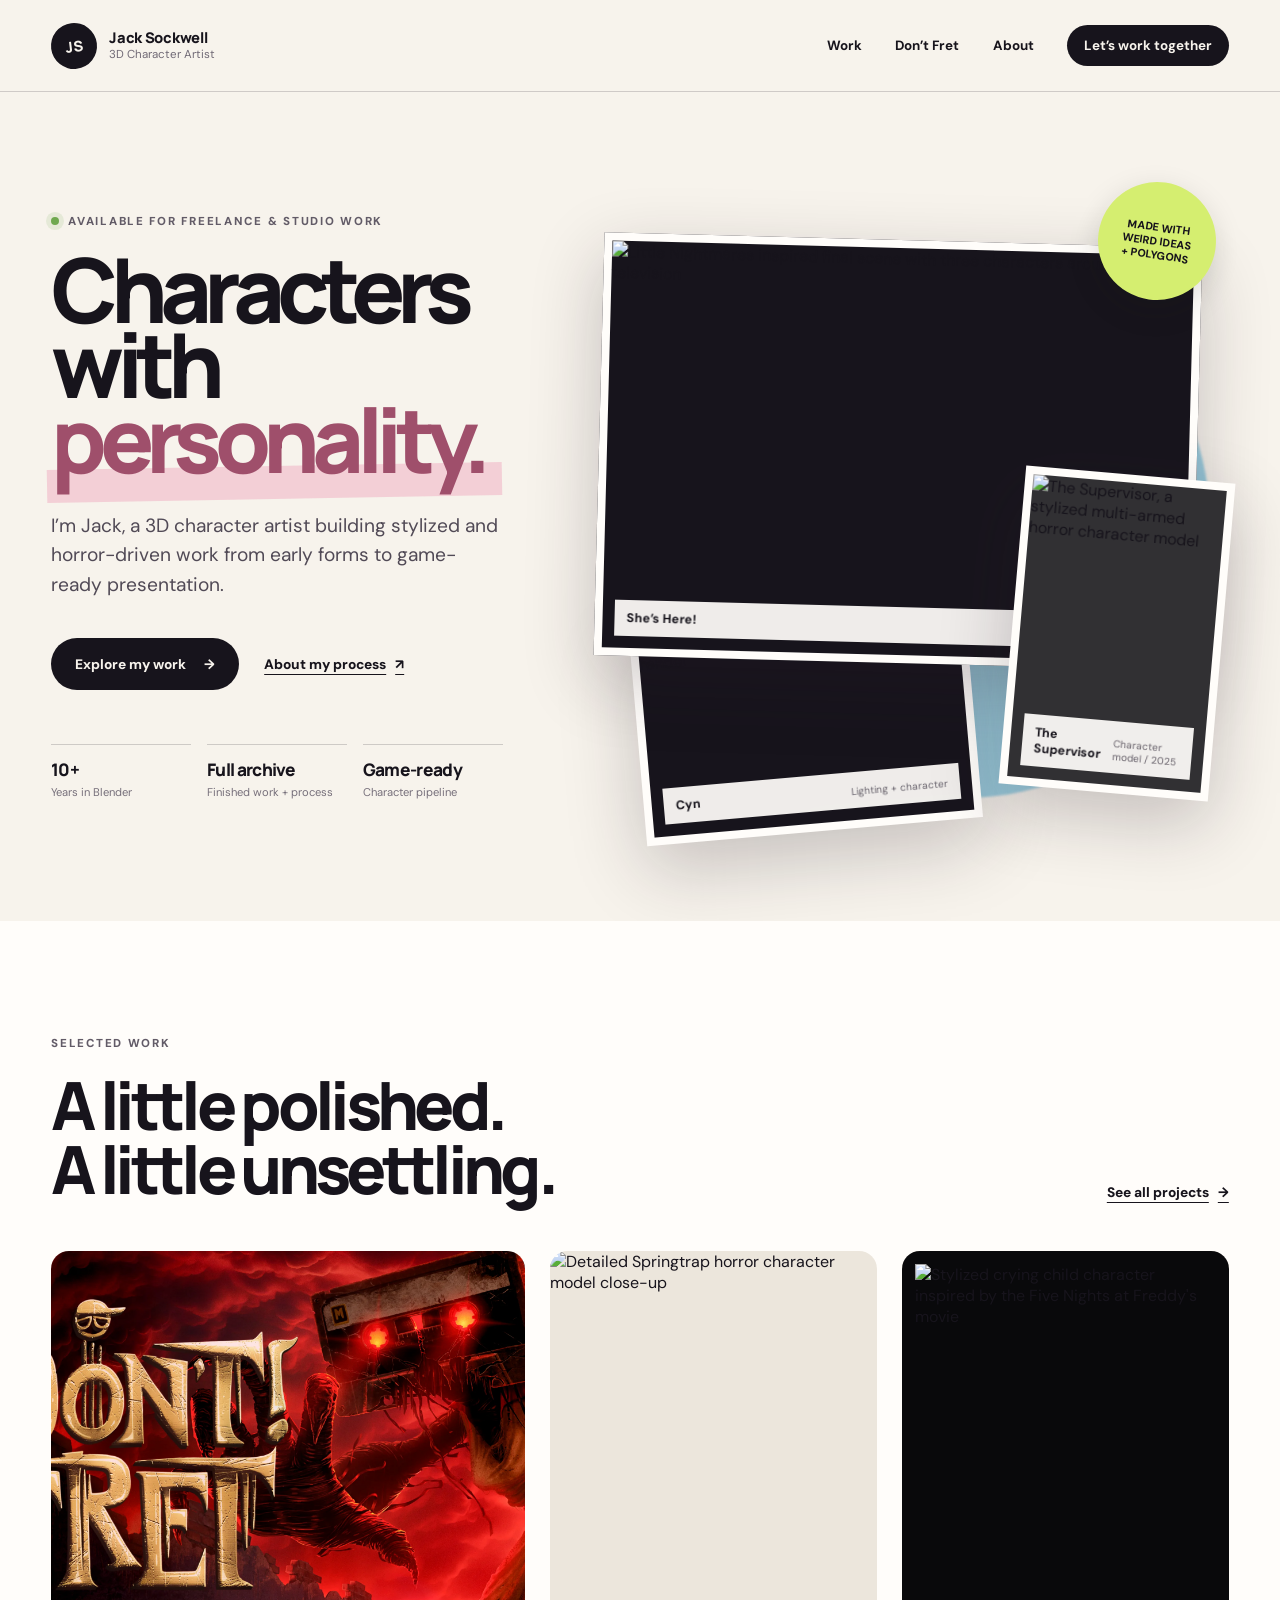
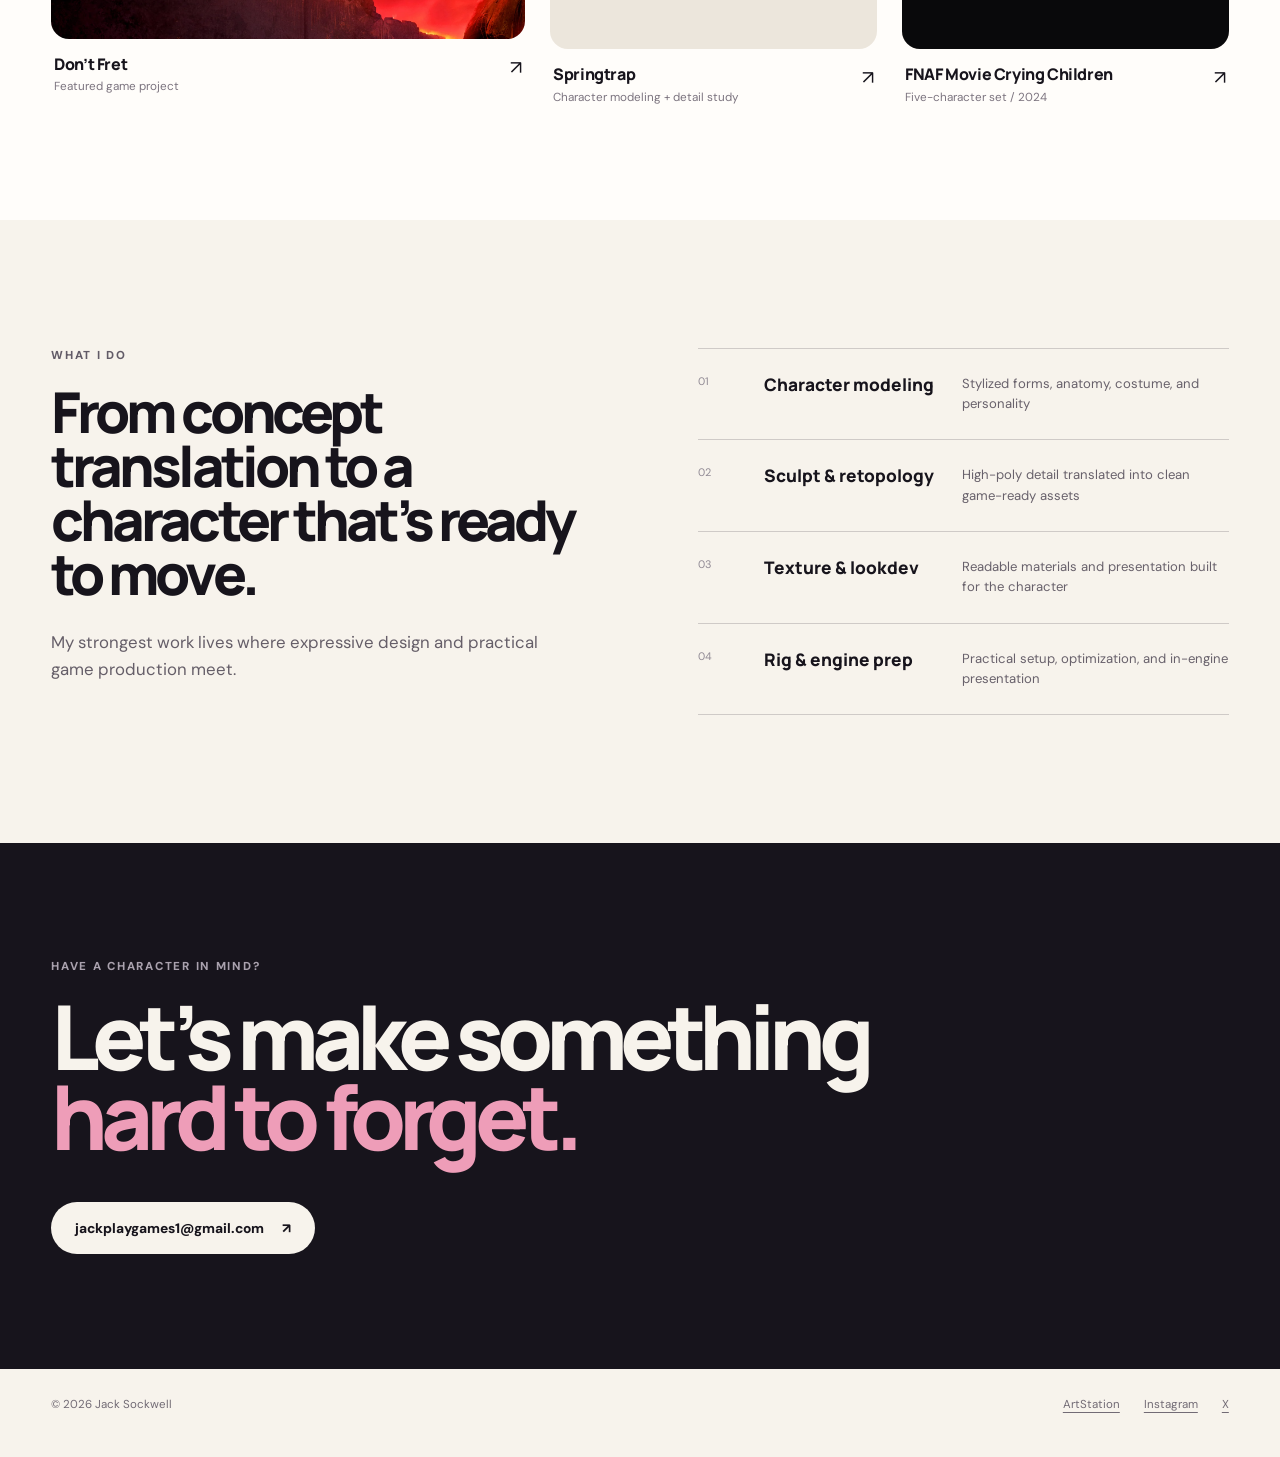
==== index.html @ 30c20655 "Modernize portfolio website" ====
<!DOCTYPE html>
<html lang="en">
<head>
  <meta charset="UTF-8" />
  <meta name="viewport" content="width=device-width, initial-scale=1.0" />
  <title>Jack Sockwell — 3D Character Artist</title>
  <meta name="description" content="Portfolio of Jack Sockwell, a 3D character artist specializing in stylized and horror-driven game art." />
  <meta name="theme-color" content="#15131a" />
  <meta property="og:title" content="Jack Sockwell — 3D Character Artist" />
  <meta property="og:description" content="Stylized and horror-driven character art, built for games." />
  <meta property="og:type" content="website" />
  <meta property="og:url" content="https://jacksockwell.com/" />
  <meta property="og:image" content="https://jacksockwell.com/lnFINAL.png" />
  <meta name="twitter:card" content="summary_large_image" />
  <link rel="canonical" href="https://jacksockwell.com/" />
  <link rel="icon" href="favicon.svg" type="image/svg+xml" />
  <link rel="stylesheet" href="site-v2.css?v=20260823-home1" />
</head>
<body class="v2-site v2-home">
  <a class="skip-link" href="#main-content">Skip to content</a>

  <header class="site-header">
    <a class="site-brand" href="index.html" aria-label="Jack Sockwell, home">
      <span class="brand-mark" aria-hidden="true">JS</span>
      <span class="brand-copy">
        <strong>Jack Sockwell</strong>
        <span>3D Character Artist</span>
      </span>
    </a>

    <nav class="site-nav" aria-label="Primary navigation">
      <a href="portfolio.html">Work</a>
      <a href="dont-fret.html">Don&rsquo;t Fret</a>
      <a href="about.html">About</a>
      <a class="nav-cta" href="about.html#contact-panel">Let&rsquo;s work together</a>
    </nav>
  </header>

  <main id="main-content">
    <section class="home-hero" aria-labelledby="home-title">
      <div class="hero-copy">
        <p class="eyebrow"><span class="status-dot" aria-hidden="true"></span> Available for freelance &amp; studio work</p>
        <h1 id="home-title">Characters with<br /><em>personality.</em></h1>
        <p class="hero-intro">
          I&rsquo;m Jack, a 3D character artist building stylized and horror-driven work from early forms to game-ready presentation.
        </p>

        <div class="hero-actions">
          <a class="button button-primary" href="portfolio.html">Explore my work <span aria-hidden="true">&rarr;</span></a>
          <a class="text-link" href="about.html">About my process <span aria-hidden="true">&nearr;</span></a>
        </div>

        <dl class="hero-stats" aria-label="Experience highlights">
          <div><dt>10+</dt><dd>Years in Blender</dd></div>
          <div><dt>Full archive</dt><dd>Finished work + process</dd></div>
          <div><dt>Game-ready</dt><dd>Character pipeline</dd></div>
        </dl>
      </div>

      <div class="hero-gallery" aria-label="Selected character artwork">
        <a class="hero-art hero-art-main" href="portfolio.html#artwork">
          <img src="lnFINAL.png" alt="Little Nightmares inspired final scene with three characters around a television" />
          <span class="art-label"><strong>She&rsquo;s Here!</strong><small>Scene + characters / 2025</small></span>
        </a>
        <a class="hero-art hero-art-tall" href="portfolio.html#artwork">
          <img src="ln3.png" alt="The Supervisor, a stylized multi-armed horror character model" />
          <span class="art-label"><strong>The Supervisor</strong><small>Character model / 2025</small></span>
        </a>
        <a class="hero-art hero-art-wide" href="portfolio.html#artwork">
          <img src="c.jpg" alt="Dramatic red-lit stylized character render" />
          <span class="art-label"><strong>Cyn</strong><small>Lighting + character</small></span>
        </a>
        <span class="hero-sticker" aria-hidden="true">Made with<br />weird ideas<br />+ polygons</span>
      </div>
    </section>

    <section class="home-work" aria-labelledby="featured-heading">
      <div class="section-heading">
        <div>
          <p class="eyebrow">Selected work</p>
          <h2 id="featured-heading">A little polished.<br />A little unsettling.</h2>
        </div>
        <a class="text-link" href="portfolio.html">See all projects <span aria-hidden="true">&rarr;</span></a>
      </div>

      <div class="featured-grid">
        <a class="feature-card feature-card-large" href="dont-fret.html">
          <span class="feature-media"><img src="dont-fret-banner.webp" alt="Don't Fret key art" loading="lazy" /></span>
          <span class="feature-copy"><span><strong>Don&rsquo;t Fret</strong><small>Featured game project</small></span><span class="feature-arrow" aria-hidden="true">&nearr;</span></span>
        </a>
        <a class="feature-card" href="portfolio.html#artwork">
          <span class="feature-media"><img src="FImvYl_WYAYM1rk.jpg" alt="Detailed Springtrap horror character model close-up" loading="lazy" /></span>
          <span class="feature-copy"><span><strong>Springtrap</strong><small>Character modeling + detail study</small></span><span class="feature-arrow" aria-hidden="true">&nearr;</span></span>
        </a>
        <a class="feature-card" href="portfolio.html#artwork">
          <span class="feature-media"><img src="jack-sockwell-foxy.jpg" alt="Stylized crying child character inspired by the Five Nights at Freddy's movie" loading="lazy" /></span>
          <span class="feature-copy"><span><strong>FNAF Movie Crying Children</strong><small>Five-character set / 2024</small></span><span class="feature-arrow" aria-hidden="true">&nearr;</span></span>
        </a>
      </div>
    </section>

    <section class="home-capabilities" aria-labelledby="capabilities-heading">
      <div class="capability-lead">
        <p class="eyebrow">What I do</p>
        <h2 id="capabilities-heading">From concept translation to a character that&rsquo;s ready to move.</h2>
        <p>My strongest work lives where expressive design and practical game production meet.</p>
      </div>
      <ol class="capability-list">
        <li><span>01</span><strong>Character modeling</strong><small>Stylized forms, anatomy, costume, and personality</small></li>
        <li><span>02</span><strong>Sculpt &amp; retopology</strong><small>High-poly detail translated into clean game-ready assets</small></li>
        <li><span>03</span><strong>Texture &amp; lookdev</strong><small>Readable materials and presentation built for the character</small></li>
        <li><span>04</span><strong>Rig &amp; engine prep</strong><small>Practical setup, optimization, and in-engine presentation</small></li>
      </ol>
    </section>

    <section class="home-contact" aria-labelledby="home-contact-title">
      <p class="eyebrow">Have a character in mind?</p>
      <h2 id="home-contact-title">Let&rsquo;s make something<br /><em>hard to forget.</em></h2>
      <a class="button button-light" href="mailto:jackplaygames1@gmail.com">jackplaygames1@gmail.com <span aria-hidden="true">&nearr;</span></a>
    </section>
  </main>

  <footer class="site-footer">
    <p>&copy; 2026 Jack Sockwell</p>
    <div>
      <a href="https://www.artstation.com/polygonparadise" target="_blank" rel="noreferrer">ArtStation</a>
      <a href="https://www.instagram.com/jacksockwell/" target="_blank" rel="noreferrer">Instagram</a>
      <a href="https://x.com/JackSockwellP" target="_blank" rel="noreferrer">X</a>
    </div>
  </footer>
</body>
</html>
---- site-v2.css ----
@import url("https://fonts.googleapis.com/css2?family=DM+Sans:wght@400;500;600;700&family=Manrope:wght@500;600;700;800&display=swap");

:root {
  --ink: #17141c;
  --ink-soft: #2b2633;
  --paper: #f7f3ec;
  --paper-deep: #ece6dc;
  --white: #fffdfa;
  --pink: #ee9db8;
  --acid: #d5ee70;
  --blue: #9bcfe0;
  --peach: #f0b081;
  --line: rgba(23, 20, 28, 0.18);
  --content: 1480px;
  --page: clamp(20px, 4vw, 64px);
  --radius: 18px;
  --font-display: "Manrope", "Arial Black", sans-serif;
  --font-body: "DM Sans", Arial, sans-serif;
}

* { box-sizing: border-box; }
html { scroll-behavior: smooth; }
body { margin: 0; color: var(--ink); background: var(--paper); font-family: var(--font-body); }
img { display: block; width: 100%; }
a { color: inherit; }
button, input, textarea { font: inherit; }
::selection { color: var(--ink); background: var(--acid); }

.skip-link { position: fixed; z-index: 100; left: 20px; top: -80px; padding: 12px 18px; color: var(--paper); background: var(--ink); border-radius: 999px; }
.skip-link:focus { top: 20px; }

.site-header,
.site-footer,
.home-hero,
.home-work,
.home-capabilities,
.home-contact { width: min(100%, var(--content)); margin-inline: auto; }

.site-header { min-height: 92px; padding: 18px var(--page); display: flex; align-items: center; justify-content: space-between; gap: 32px; border-bottom: 1px solid var(--line); }
.site-brand { display: inline-flex; align-items: center; gap: 12px; text-decoration: none; }
.brand-mark { width: 46px; aspect-ratio: 1; display: grid; place-items: center; background: var(--ink); color: var(--paper); border-radius: 50%; font: 800 0.92rem/1 var(--font-display); letter-spacing: -0.04em; transform: rotate(-7deg); transition: transform 180ms ease, border-radius 180ms ease; }
.site-brand:hover .brand-mark { transform: rotate(7deg); border-radius: 12px; }
.brand-copy { display: grid; gap: 1px; }
.brand-copy strong { font: 800 0.92rem/1.2 var(--font-display); letter-spacing: -0.02em; }
.brand-copy span { color: #716a76; font-size: 0.72rem; }
.site-nav { display: flex; align-items: center; gap: clamp(16px, 2.6vw, 38px); }
.site-nav a { font-size: 0.84rem; font-weight: 700; text-decoration: none; }
.site-nav > a:not(.nav-cta) { position: relative; }
.site-nav > a:not(.nav-cta)::after { content: ""; position: absolute; left: 0; right: 100%; bottom: -5px; height: 2px; background: var(--ink); transition: right 180ms ease; }
.site-nav > a:not(.nav-cta):hover::after { right: 0; }
.nav-cta { padding: 12px 17px; color: var(--paper); background: var(--ink); border-radius: 999px; }

.home-hero { min-height: calc(100vh - 92px); max-height: 940px; padding: clamp(56px, 7vw, 108px) var(--page); display: grid; grid-template-columns: minmax(360px, 0.83fr) minmax(520px, 1.17fr); align-items: center; gap: clamp(48px, 7vw, 110px); overflow: hidden; }
.hero-copy { position: relative; z-index: 2; }
.eyebrow { margin: 0 0 22px; display: flex; align-items: center; gap: 9px; color: #625b67; font-size: 0.72rem; font-weight: 800; letter-spacing: 0.15em; text-transform: uppercase; }
.status-dot { width: 8px; height: 8px; background: #6fa84f; border-radius: 50%; box-shadow: 0 0 0 5px rgba(111, 168, 79, 0.13); }
.hero-copy h1 { margin: 0; font: 800 clamp(4.15rem, 7vw, 7.4rem)/0.84 var(--font-display); letter-spacing: -0.085em; }
.hero-copy h1 em,
.home-contact h2 em { position: relative; color: #9f4f6b; font-style: normal; }
.hero-copy h1 em::after { content: ""; position: absolute; z-index: -1; left: -1%; right: -4%; bottom: 1%; height: 27%; background: var(--pink); opacity: 0.42; transform: rotate(-1deg); }
.hero-intro { max-width: 590px; margin: 34px 0 0; color: #514a56; font-size: clamp(1.08rem, 1.5vw, 1.38rem); line-height: 1.55; }
.hero-actions { margin-top: 38px; display: flex; align-items: center; gap: 25px; }
.button { min-height: 52px; display: inline-flex; align-items: center; justify-content: center; gap: 18px; padding: 0 23px; border: 1px solid transparent; border-radius: 999px; font-size: 0.86rem; font-weight: 800; text-decoration: none; transition: transform 180ms ease, background 180ms ease; }
.button:hover { transform: translateY(-3px); }
.button-primary { color: var(--paper); background: var(--ink); }
.button-primary:hover { background: #4a2937; }
.button-light { color: var(--ink); background: var(--paper); }
.text-link { display: inline-flex; gap: 9px; align-items: center; font-size: 0.86rem; font-weight: 800; text-underline-offset: 5px; text-decoration-thickness: 1px; }
.hero-stats { margin: 54px 0 0; display: grid; grid-template-columns: repeat(3, 1fr); gap: 16px; }
.hero-stats div { padding-top: 15px; border-top: 1px solid var(--line); }
.hero-stats dt { font: 800 1.08rem/1.1 var(--font-display); letter-spacing: -0.04em; }
.hero-stats dd { margin: 6px 0 0; color: #77707b; font-size: 0.7rem; line-height: 1.3; }

.hero-gallery { min-height: 650px; position: relative; }
.hero-gallery::before { content: ""; position: absolute; inset: 10% 3% 5% 12%; border-radius: 40% 50% 45% 35%; background: var(--blue); filter: blur(1px); transform: rotate(-5deg); }
.hero-art { position: absolute; display: block; overflow: hidden; border: 8px solid var(--white); background: var(--ink); box-shadow: 0 24px 70px rgba(36, 27, 38, 0.24); text-decoration: none; transition: transform 220ms ease, z-index 0s; }
.hero-art img { height: 100%; object-fit: cover; transition: transform 500ms cubic-bezier(.2,.7,.2,1); }
.hero-art:hover { z-index: 5; }
.hero-art:hover img { transform: scale(1.04); }
.hero-art-main { z-index: 2; inset: 9% 5% 26% 1%; transform: rotate(1.5deg); }
.hero-art-main:hover { transform: rotate(0deg) translateY(-7px); }
.hero-art-tall { z-index: 3; width: 33%; height: 49%; top: 45%; right: 1%; transform: rotate(5deg); }
.hero-art-tall:hover { transform: rotate(2deg) translateY(-7px); }
.hero-art-tall img { object-fit: contain; object-position: 50% 45%; background: #313033; }
.hero-art-wide { z-index: 1; width: 53%; height: 34%; left: 7%; bottom: 0; transform: rotate(-5deg); }
.hero-art-wide:hover { transform: rotate(-2deg) translateY(-7px); }
.art-label { position: absolute; left: 12px; right: 12px; bottom: 12px; display: flex; align-items: end; justify-content: space-between; gap: 12px; padding: 10px 12px; color: var(--ink); background: rgba(255,253,250,0.93); backdrop-filter: blur(8px); }
.art-label strong { font-size: 0.78rem; }
.art-label small { color: #66606a; font-size: 0.63rem; }
.hero-sticker { position: absolute; z-index: 6; top: 0; right: 2%; width: 118px; aspect-ratio: 1; display: grid; place-items: center; text-align: center; color: var(--ink); background: var(--acid); border-radius: 50%; font-size: 0.68rem; font-weight: 800; line-height: 1.3; text-transform: uppercase; transform: rotate(8deg); box-shadow: 0 10px 30px rgba(30,30,20,.15); }

.home-work { padding: clamp(80px, 9vw, 140px) var(--page); background: var(--white); }
.section-heading { margin-bottom: 50px; display: flex; align-items: end; justify-content: space-between; gap: 40px; }
.section-heading h2,
.capability-lead h2 { max-width: 800px; margin: 0; font: 800 clamp(2.8rem, 5.2vw, 5.4rem)/0.96 var(--font-display); letter-spacing: -0.07em; }
.featured-grid { display: grid; grid-template-columns: 1.45fr 1fr 1fr; gap: clamp(14px, 2vw, 28px); }
.feature-card { display: flex; flex-direction: column; min-width: 0; text-decoration: none; }
.feature-media { aspect-ratio: 0.82; display: block; overflow: hidden; background: var(--paper-deep); border-radius: var(--radius); }
.feature-card-large .feature-media { aspect-ratio: 1.22; }
.feature-media img { height: 100%; object-fit: cover; transition: transform 500ms cubic-bezier(.2,.7,.2,1), filter 300ms ease; }
.feature-card:not(.feature-card-large):nth-child(2) .feature-media img { object-position: 53% 30%; }
.feature-card:not(.feature-card-large):nth-child(3) .feature-media img { object-fit: contain; padding: 4%; background: #09090b; }
.feature-card:hover .feature-media img { transform: scale(1.035); filter: saturate(1.08); }
.feature-copy { padding: 16px 3px 0; display: flex; align-items: start; justify-content: space-between; gap: 18px; }
.feature-copy > span:first-child { display: grid; gap: 4px; }
.feature-copy strong { font: 800 1rem/1.2 var(--font-display); letter-spacing: -0.025em; }
.feature-copy small { color: #7c747f; font-size: 0.73rem; }
.feature-arrow { font-size: 1.2rem; transition: transform 180ms ease; }
.feature-card:hover .feature-arrow { transform: translate(3px, -3px); }

.home-capabilities { padding: clamp(84px, 10vw, 150px) var(--page); display: grid; grid-template-columns: 1fr 1fr; gap: clamp(50px, 9vw, 150px); }
.capability-lead { align-self: start; position: sticky; top: 40px; }
.capability-lead h2 { font-size: clamp(2.5rem, 4.4vw, 4.7rem); }
.capability-lead > p:last-child { max-width: 560px; margin: 28px 0 0; color: #655e68; font-size: 1.05rem; line-height: 1.6; }
.capability-list { margin: 0; padding: 0; list-style: none; border-top: 1px solid var(--line); }
.capability-list li { padding: 25px 0; display: grid; grid-template-columns: 46px 0.8fr 1.2fr; align-items: start; gap: 20px; border-bottom: 1px solid var(--line); }
.capability-list span { color: #918a94; font-size: 0.68rem; }
.capability-list strong { font: 800 1.08rem/1.25 var(--font-display); }
.capability-list small { color: #68616b; font-size: 0.82rem; line-height: 1.55; }

.home-contact { min-height: 520px; padding: clamp(70px, 9vw, 130px) var(--page); display: flex; flex-direction: column; align-items: flex-start; justify-content: center; color: var(--paper); background: var(--ink); }
.home-contact .eyebrow { color: #aaa2ae; }
.home-contact h2 { margin: 0 0 45px; font: 800 clamp(3.4rem, 7vw, 7.2rem)/0.9 var(--font-display); letter-spacing: -0.08em; }
.home-contact h2 em { color: var(--pink); }

.site-footer { padding: 28px var(--page) 45px; display: flex; justify-content: space-between; gap: 25px; color: #726b75; background: var(--paper); font-size: 0.72rem; }
.site-footer p { margin: 0; }
.site-footer div { display: flex; gap: 24px; }
.site-footer a { text-underline-offset: 4px; }

:focus-visible { outline: 3px solid var(--peach); outline-offset: 4px; }

@media (max-width: 1050px) {
  .home-hero { max-height: none; grid-template-columns: 1fr; }
  .hero-copy { max-width: 760px; }
  .hero-gallery { min-height: 620px; }
  .featured-grid { grid-template-columns: 1.15fr 1fr; }
  .feature-card-large { grid-column: 1 / -1; }
  .feature-card-large .feature-media { aspect-ratio: 1.7; }
  .home-capabilities { grid-template-columns: 1fr; }
  .capability-lead { position: static; }
}

@media (max-width: 720px) {
  .site-header { min-height: 76px; padding-block: 14px; }
  .brand-copy span { display: none; }
  .site-nav { gap: 15px; }
  .site-nav a { font-size: 0.75rem; }
  .site-nav a:nth-child(2) { display: none; }
  .nav-cta { display: none; }
  .home-hero { min-height: auto; padding-top: 60px; padding-bottom: 80px; gap: 55px; }
  .hero-copy h1 { font-size: clamp(3.5rem, 17vw, 5.3rem); }
  .hero-intro { margin-top: 28px; }
  .hero-actions { align-items: flex-start; flex-direction: column; }
  .hero-stats { margin-top: 45px; }
  .hero-gallery { min-height: 460px; margin-inline: -8px; }
  .hero-art { border-width: 5px; }
  .hero-art-main { inset: 8% 3% 31% 1%; }
  .hero-art-tall { width: 37%; height: 45%; top: 50%; right: 1%; }
  .hero-art-wide { width: 61%; height: 34%; }
  .hero-sticker { width: 85px; font-size: 0.54rem; }
  .art-label small { display: none; }
  .section-heading { align-items: flex-start; flex-direction: column; }
  .section-heading h2 { font-size: clamp(2.55rem, 12vw, 4rem); }
  .featured-grid { grid-template-columns: 1fr; }
  .feature-card-large { grid-column: auto; }
  .feature-card-large .feature-media,
  .feature-media { aspect-ratio: 1.12; }
  .capability-list li { grid-template-columns: 34px 1fr; }
  .capability-list small { grid-column: 2; }
  .home-contact { min-height: 460px; }
  .home-contact h2 { font-size: clamp(3rem, 14vw, 5rem); }
  .button-light { max-width: 100%; font-size: 0.75rem; }
  .site-footer { flex-direction: column; }
}

@media (prefers-reduced-motion: reduce) {
  html { scroll-behavior: auto; }
  *, *::before, *::after { scroll-behavior: auto !important; transition-duration: 0.01ms !important; animation-duration: 0.01ms !important; }
}

/* Work */
.sr-only { position: absolute !important; width: 1px !important; height: 1px !important; padding: 0 !important; margin: -1px !important; overflow: hidden !important; clip: rect(0, 0, 0, 0) !important; white-space: nowrap !important; border: 0 !important; }
.site-nav .is-current::after { right: 0 !important; }
.work-page { width: min(100%, var(--content)); margin-inline: auto; }
.work-hero { padding: clamp(80px, 10vw, 155px) var(--page) clamp(66px, 8vw, 118px); }
.work-hero h1 { margin: 0; font: 800 clamp(4.4rem, 10vw, 10rem)/0.82 var(--font-display); letter-spacing: -0.09em; }
.work-hero-foot { margin-top: 50px; padding-top: 20px; display: flex; align-items: start; justify-content: space-between; gap: 45px; border-top: 1px solid var(--line); }
.work-hero-foot p { max-width: 650px; margin: 0; color: #5f5863; font-size: 1rem; line-height: 1.6; }
.work-hero-foot span { color: #716a74; font-size: 0.7rem; font-weight: 700; text-transform: uppercase; letter-spacing: 0.08em; }
.work-hero-foot span b { color: inherit; font: inherit; }
.work-hero-foot i { margin-inline: 7px; color: #a25570; font-style: normal; }

.portfolio-workspace { background: var(--white); }
.portfolio-toolbar { min-height: 78px; padding: 15px var(--page); display: flex; align-items: center; justify-content: space-between; gap: 25px; position: sticky; z-index: 20; top: 0; background: rgba(255,253,250,0.9); backdrop-filter: blur(18px); border-top: 1px solid var(--line); border-bottom: 1px solid var(--line); }
.portfolio-tabs { display: flex; gap: 8px; }
.portfolio-tab { min-height: 42px; padding: 0 17px; border: 1px solid transparent; border-radius: 999px; color: #69626c; background: transparent; font-size: 0.76rem; font-weight: 800; cursor: pointer; }
.portfolio-tab:hover { border-color: var(--line); }
.portfolio-tab.is-active { color: var(--paper); background: var(--ink); }
.portfolio-toolbar > p { margin: 0; color: #89828b; font-size: 0.68rem; }
.portfolio-content { padding: clamp(55px, 6vw, 88px) var(--page) clamp(90px, 10vw, 150px); }
.portfolio-panel[hidden],
.portfolio-content[hidden] { display: none !important; }
.panel-intro { max-width: 760px; margin-bottom: 60px; }
.panel-intro h2 { margin: 0; font: 800 clamp(3rem, 6vw, 6rem)/0.9 var(--font-display); letter-spacing: -0.075em; }
.panel-intro > p:last-child { max-width: 620px; margin: 26px 0 0; color: #68616b; line-height: 1.6; }
.portfolio-timeline { display: grid; gap: clamp(80px, 8vw, 130px); }
.portfolio-era { display: grid; grid-template-columns: 105px 1fr; gap: clamp(25px, 4vw, 68px); }
.portfolio-era-heading { padding-top: 3px; }
.portfolio-era-kicker { margin: 0 0 7px; color: #9a929c; font-size: 0.62rem; font-weight: 800; letter-spacing: 0.14em; text-transform: uppercase; }
.portfolio-era-title { margin: 0; position: sticky; top: 110px; font: 800 1.55rem/1 var(--font-display); letter-spacing: -0.05em; }
.portfolio-era-grid { display: grid; grid-template-columns: repeat(12, 1fr); gap: clamp(22px, 2.7vw, 42px) clamp(14px, 2vw, 30px); }
.portfolio-post { grid-column: span 4; min-width: 0; padding: 0; display: flex; flex-direction: column; color: var(--ink); background: none; border: 0; text-align: left; text-decoration: none; cursor: pointer; }
.portfolio-post:nth-child(5n + 1) { grid-column: span 7; }
.portfolio-post:nth-child(5n + 2) { grid-column: span 5; }
.portfolio-post-image { aspect-ratio: 1.08; position: relative; display: block; overflow: hidden; background: var(--paper-deep); border-radius: var(--radius); }
.portfolio-post:nth-child(5n + 1) .portfolio-post-image { aspect-ratio: 1.45; }
.portfolio-post:nth-child(5n + 2) .portfolio-post-image { aspect-ratio: 1.03; }
.portfolio-post-preview { width: 100%; height: 100%; object-fit: cover; transition: transform 500ms cubic-bezier(.2,.7,.2,1), filter 300ms ease; }
.portfolio-post:hover .portfolio-post-preview { transform: scale(1.035); filter: saturate(1.08); }
.portfolio-post-counter { position: absolute; left: 13px; top: 13px; padding: 7px 10px; color: var(--ink); background: rgba(255,253,250,0.9); border-radius: 999px; backdrop-filter: blur(8px); font-size: 0.61rem; font-weight: 800; }
.portfolio-post-open { position: absolute; right: 13px; bottom: 13px; padding: 8px 11px; color: var(--paper); background: var(--ink); border-radius: 999px; font-size: 0.6rem; font-weight: 800; opacity: 0; transform: translateY(7px); transition: opacity 180ms ease, transform 180ms ease; }
.portfolio-post:hover .portfolio-post-open,
.portfolio-post:focus-visible .portfolio-post-open { opacity: 1; transform: translateY(0); }
.portfolio-post-copy { padding: 15px 3px 0; display: flex; flex-direction: column; gap: 7px; }
.portfolio-post-header { display: flex; flex-wrap: wrap; gap: 5px; order: 2; }
.portfolio-post-title { order: 1; font: 800 clamp(0.98rem, 1.4vw, 1.25rem)/1.2 var(--font-display); letter-spacing: -0.035em; }
.portfolio-post-badge,
.portfolio-post-stage-chip,
.portfolio-software-tag { display: inline-flex; align-items: center; width: max-content; color: #7e7681; font-size: 0.59rem; font-weight: 800; letter-spacing: 0.05em; text-transform: uppercase; }
.portfolio-post-badge:not(:last-child)::after { content: "·"; margin-left: 5px; }
.portfolio-post-badge-status { color: #9a4d68; }
.portfolio-post-meta { order: 3; color: #6f6872; font-size: 0.72rem; line-height: 1.5; }
.portfolio-post-stage-summary { order: 4; display: flex; flex-wrap: wrap; gap: 8px; }
.portfolio-post-stage-chip { padding: 5px 8px; background: var(--paper-deep); border-radius: 999px; }
.portfolio-post-software { order: 5; display: flex; flex-wrap: wrap; gap: 7px; }
.portfolio-software-tag { color: #89818b; }
.portfolio-empty { margin: 0; padding: 50px; color: #6e6770; background: var(--paper); border-radius: var(--radius); text-align: center; }

.portfolio-credit-grid { display: grid; grid-template-columns: repeat(2, 1fr); gap: 28px; }
.portfolio-credit-card { overflow: hidden; display: grid; grid-template-columns: 1.15fr 1fr; background: var(--paper); border-radius: var(--radius); }
.portfolio-credit-media { min-height: 360px; overflow: hidden; background: var(--ink); }
.portfolio-credit-media img { height: 100%; object-fit: cover; }
.portfolio-credit-copy { padding: clamp(26px, 3vw, 45px); display: flex; flex-direction: column; align-items: flex-start; }
.portfolio-credit-top { display: flex; flex-wrap: wrap; gap: 8px; }
.portfolio-credit-badge { padding: 7px 10px; color: #5b545f; background: var(--white); border-radius: 999px; font-size: 0.58rem; font-weight: 800; text-transform: uppercase; }
.portfolio-credit-badge-status { background: var(--acid); }
.portfolio-credit-title { margin: 25px 0 8px; font: 800 clamp(1.9rem, 3vw, 3.3rem)/0.95 var(--font-display); letter-spacing: -0.06em; }
.portfolio-credit-role { margin: 0; color: #a14f6b; font-size: 0.75rem; font-weight: 800; }
.portfolio-credit-text { margin: 22px 0; color: #68616b; font-size: 0.82rem; line-height: 1.6; }
.portfolio-credit-link { margin-top: auto; font-size: 0.78rem; font-weight: 800; text-underline-offset: 5px; }

.portfolio-lightbox { position: fixed; z-index: 100; inset: 0; padding: 70px clamp(18px, 4vw, 60px) 24px; overflow-y: auto; color: var(--paper); background: rgba(15, 13, 18, 0.97); }
.portfolio-lightbox[hidden] { display: none; }
.portfolio-lightbox-close { position: fixed; z-index: 4; top: 18px; right: clamp(18px, 4vw, 60px); display: flex; align-items: center; gap: 10px; padding: 10px 14px; color: var(--paper); background: transparent; border: 1px solid rgba(247,243,236,.35); border-radius: 999px; cursor: pointer; }
.portfolio-lightbox-close span { font-size: 1.1rem; }
.portfolio-lightbox-frame { width: min(100%, 1320px); margin: 0 auto; display: grid; grid-template-columns: minmax(0, 1.65fr) minmax(270px, .55fr); gap: clamp(25px, 4vw, 60px); }
.portfolio-lightbox-media-shell { min-height: min(73vh, 820px); position: relative; display: grid; place-items: center; background: #0b0a0d; border-radius: var(--radius); overflow: hidden; }
.portfolio-lightbox-media { max-width: 100%; max-height: 78vh; width: auto; height: auto; object-fit: contain; }
.portfolio-lightbox-nav { position: absolute; z-index: 2; top: 50%; width: 45px; aspect-ratio: 1; display: grid; place-items: center; color: var(--ink); background: rgba(255,253,250,.9); border: 0; border-radius: 50%; cursor: pointer; transform: translateY(-50%); }
.portfolio-lightbox-prev { left: 15px; }
.portfolio-lightbox-next { right: 15px; }
.portfolio-lightbox-caption { padding-top: 25px; align-self: start; }
.portfolio-lightbox-counter { margin: 0 0 20px; color: #a9a1ac; font-size: .66rem; font-weight: 800; letter-spacing: .1em; text-transform: uppercase; }
.portfolio-lightbox-title { margin: 22px 0 12px; font: 800 clamp(2.2rem, 4vw, 4.5rem)/.92 var(--font-display); letter-spacing: -.065em; }
.portfolio-lightbox-meta { margin: 0; color: var(--pink); font-size: .7rem; font-weight: 700; line-height: 1.5; }
.portfolio-lightbox-details { margin: 25px 0 0; color: #beb7c1; font-size: .85rem; line-height: 1.65; }
.portfolio-lightbox-stage-filters { display: flex; flex-wrap: wrap; gap: 7px; }
.portfolio-lightbox-stage-filter { padding: 7px 10px; color: #c7c0c9; background: transparent; border: 1px solid rgba(247,243,236,.25); border-radius: 999px; font-size: .61rem; font-weight: 800; cursor: pointer; }
.portfolio-lightbox-stage-filter.is-active { color: var(--ink); background: var(--acid); border-color: var(--acid); }
.portfolio-lightbox-thumbs { grid-column: 1 / -1; display: flex; gap: 10px; overflow-x: auto; padding: 2px 0 12px; }
.portfolio-lightbox-thumb { flex: 0 0 100px; aspect-ratio: 1.25; padding: 0; overflow: hidden; position: relative; background: #242028; border: 2px solid transparent; border-radius: 8px; cursor: pointer; }
.portfolio-lightbox-thumb.is-active { border-color: var(--acid); }
.portfolio-lightbox-thumb-preview { width: 100%; height: 100%; object-fit: cover; }
.portfolio-lightbox-thumb-badge { position: absolute; right: 3px; bottom: 3px; padding: 3px 5px; color: var(--paper); background: var(--ink); font-size: .5rem; }

.work-next { padding: clamp(80px, 10vw, 150px) var(--page); text-align: center; background: var(--blue); }
.work-next .eyebrow { justify-content: center; }
.work-next h2 { margin: 0 0 40px; font: 800 clamp(3.2rem, 7vw, 7rem)/.9 var(--font-display); letter-spacing: -.08em; }

@media (max-width: 1050px) {
  .portfolio-era { grid-template-columns: 75px 1fr; }
  .portfolio-post { grid-column: span 6; }
  .portfolio-post:nth-child(5n + 1),
  .portfolio-post:nth-child(5n + 2) { grid-column: span 6; }
  .portfolio-post:nth-child(5n + 1) .portfolio-post-image,
  .portfolio-post:nth-child(5n + 2) .portfolio-post-image { aspect-ratio: 1.08; }
  .portfolio-credit-grid { grid-template-columns: 1fr; }
}

@media (max-width: 720px) {
  .work-hero h1 { font-size: clamp(3.7rem, 20vw, 6rem); }
  .work-hero-foot { flex-direction: column; }
  .portfolio-toolbar { align-items: flex-start; overflow-x: auto; }
  .portfolio-toolbar > p { display: none; }
  .portfolio-tabs { min-width: max-content; }
  .portfolio-era { grid-template-columns: 1fr; gap: 22px; }
  .portfolio-era-title { position: static; }
  .portfolio-era-grid { grid-template-columns: 1fr; }
  .portfolio-post,
  .portfolio-post:nth-child(5n + 1),
  .portfolio-post:nth-child(5n + 2) { grid-column: auto; }
  .portfolio-post-image,
  .portfolio-post:nth-child(5n + 1) .portfolio-post-image,
  .portfolio-post:nth-child(5n + 2) .portfolio-post-image { aspect-ratio: 1.08; }
  .portfolio-credit-card { grid-template-columns: 1fr; }
  .portfolio-credit-media { min-height: 260px; }
  .portfolio-lightbox { padding-top: 65px; }
  .portfolio-lightbox-frame { grid-template-columns: 1fr; }
  .portfolio-lightbox-media-shell { min-height: 50vh; }
  .portfolio-lightbox-caption { padding-top: 0; }
  .portfolio-lightbox-thumbs { grid-column: 1; }
}

/* About */
.about-v2-page { width: min(100%, var(--content)); margin-inline: auto; }
.about-v2-hero { min-height: calc(100vh - 92px); padding: clamp(70px, 9vw, 135px) var(--page); display: grid; grid-template-columns: .9fr 1.1fr; align-items: center; gap: clamp(55px, 8vw, 130px); overflow: hidden; }
.about-v2-copy h1 { max-width: 790px; margin: 0; font: 800 clamp(4rem, 7.6vw, 8rem)/.87 var(--font-display); letter-spacing: -.085em; }
.about-v2-copy h1 em { color: #9e4e6a; font-style: normal; }
.about-v2-lead { max-width: 680px; margin: 35px 0 0; color: #5e5762; font-size: clamp(1.05rem, 1.4vw, 1.3rem); line-height: 1.62; }
.about-v2-facts { margin-top: 42px; display: flex; flex-wrap: wrap; gap: 8px; }
.about-v2-facts span { padding: 9px 12px; background: var(--white); border: 1px solid var(--line); border-radius: 999px; font-size: .67rem; font-weight: 800; }
.about-v2-art { min-height: 650px; position: relative; }
.about-v2-art::before { content: ""; position: absolute; inset: 6% 7% 4% 10%; background: var(--peach); border-radius: 50% 38% 47% 42%; transform: rotate(5deg); }
.about-v2-art figure { position: absolute; margin: 0; overflow: hidden; background: #262329; border: 7px solid var(--white); box-shadow: 0 25px 70px rgba(27,20,29,.24); }
.about-art-render { inset: 4% 25% 9% 7%; transform: rotate(-3deg); }
.about-art-render img { height: 100%; object-fit: cover; object-position: 50% 20%; }
.about-art-wire { z-index: 2; width: 44%; height: 45%; right: 1%; bottom: 0; transform: rotate(5deg); }
.about-art-wire img { height: 100%; object-fit: cover; object-position: 50% 28%; }
.about-art-note { position: absolute; z-index: 3; right: 0; top: 0; width: 108px; aspect-ratio: 1; display: grid; place-items: center; color: var(--ink); background: var(--acid); border-radius: 50%; text-align: center; font-size: .68rem; font-weight: 800; line-height: 1.15; text-transform: uppercase; transform: rotate(7deg); }

.about-v2-story { padding: clamp(90px, 11vw, 170px) var(--page); display: grid; grid-template-columns: .85fr 1.15fr; gap: clamp(60px, 10vw, 160px); background: var(--ink); color: var(--paper); }
.about-v2-story-heading h2,
.about-v2-tools h2,
.about-v2-social h2 { margin: 0; font: 800 clamp(3rem, 5.7vw, 6rem)/.92 var(--font-display); letter-spacing: -.075em; }
.about-v2-story .eyebrow { color: #aaa3ad; }
.about-v2-story-copy { max-width: 720px; }
.about-v2-story-copy p { margin: 0 0 25px; color: #b9b2bd; font-size: .96rem; line-height: 1.75; }
.about-v2-story-copy .story-lead { color: var(--paper); font-size: clamp(1.2rem, 1.8vw, 1.55rem); line-height: 1.55; }

.about-v2-tools { padding: clamp(90px, 10vw, 155px) var(--page); display: grid; grid-template-columns: .85fr 1.15fr; gap: clamp(55px, 9vw, 145px); background: var(--blue); }
.tool-stack { border-top: 1px solid rgba(23,20,28,.25); }
.tool-stack article { padding: 25px 0; display: grid; grid-template-columns: 42px .75fr 1.25fr; gap: 20px; border-bottom: 1px solid rgba(23,20,28,.25); }
.tool-stack span { color: rgba(23,20,28,.54); font-size: .65rem; }
.tool-stack h3 { margin: 0; font: 800 1.1rem/1.25 var(--font-display); }
.tool-stack p { margin: 0; color: rgba(23,20,28,.68); font-size: .82rem; line-height: 1.55; }

.about-v2-social { padding: clamp(90px, 10vw, 155px) var(--page); }
.about-v2-social > div:first-child { margin-bottom: 55px; display: flex; align-items: end; justify-content: space-between; }
.social-v2-grid { display: grid; grid-template-columns: repeat(2, 1fr); border-top: 1px solid var(--line); border-left: 1px solid var(--line); }
.social-v2-grid a { min-height: 150px; padding: 24px; position: relative; display: flex; flex-direction: column; justify-content: space-between; border-right: 1px solid var(--line); border-bottom: 1px solid var(--line); text-decoration: none; transition: background 180ms ease; }
.social-v2-grid a:nth-child(1):hover { background: var(--peach); }
.social-v2-grid a:nth-child(2):hover { background: var(--pink); }
.social-v2-grid a:nth-child(3):hover { background: var(--acid); }
.social-v2-grid a:nth-child(4):hover { background: var(--blue); }
.social-v2-grid span { color: #746d77; font-size: .65rem; font-weight: 800; text-transform: uppercase; letter-spacing: .1em; }
.social-v2-grid strong { font: 800 clamp(1.25rem, 2.2vw, 2.1rem)/1 var(--font-display); letter-spacing: -.045em; }
.social-v2-grid i { position: absolute; top: 22px; right: 22px; font-style: normal; transition: transform 180ms ease; }
.social-v2-grid a:hover i { transform: translate(3px,-3px); }

.contact-v2 { padding: clamp(80px, 10vw, 150px) var(--page); display: grid; grid-template-columns: .9fr 1.1fr; gap: clamp(60px, 9vw, 145px); color: var(--paper); background: #9e4e6a; }
.contact-v2 .eyebrow { color: #ead4dc; }
.contact-v2-copy h2 { margin: 0; font: 800 clamp(3.1rem, 6vw, 6.2rem)/.9 var(--font-display); letter-spacing: -.08em; }
.contact-v2-copy p:not(.eyebrow) { max-width: 570px; margin: 30px 0 20px; color: #f0dde4; line-height: 1.65; }
.contact-v2-copy > a { font-weight: 800; text-underline-offset: 5px; }
.contact-v2-form { padding: clamp(25px, 4vw, 48px); display: grid; gap: 22px; background: var(--ink); border-radius: var(--radius); }
.contact-v2-form label { display: grid; gap: 8px; }
.contact-v2-form label > span { color: #c6bec9; font-size: .66rem; font-weight: 800; text-transform: uppercase; letter-spacing: .1em; }
.contact-v2-form input,
.contact-v2-form textarea { width: 100%; padding: 13px 0; color: var(--paper); background: transparent; border: 0; border-bottom: 1px solid rgba(247,243,236,.25); border-radius: 0; outline: none; resize: vertical; }
.contact-v2-form input:focus,
.contact-v2-form textarea:focus { border-color: var(--pink); }
.contact-v2-form input::placeholder,
.contact-v2-form textarea::placeholder { color: #77717a; }
.contact-v2-form .button { width: max-content; margin-top: 8px; border: 0; cursor: pointer; }

@media (max-width: 1050px) {
  .about-v2-hero { grid-template-columns: 1fr; }
  .about-v2-copy { max-width: 820px; }
  .about-v2-art { min-height: 600px; }
  .about-v2-story,
  .about-v2-tools,
  .contact-v2 { grid-template-columns: 1fr; }
}

@media (max-width: 720px) {
  .about-v2-hero { min-height: auto; }
  .about-v2-copy h1 { font-size: clamp(3.4rem, 17vw, 5.4rem); }
  .about-v2-art { min-height: 460px; }
  .about-v2-art figure { border-width: 5px; }
  .about-art-render { inset: 5% 18% 10% 1%; }
  .about-art-wire { width: 44%; height: 43%; }
  .about-art-note { width: 82px; font-size: .54rem; }
  .tool-stack article { grid-template-columns: 30px 1fr; }
  .tool-stack p { grid-column: 2; }
  .social-v2-grid { grid-template-columns: 1fr; }
  .contact-v2-form { margin-inline: -5px; }
}

/* Don't Fret */
.v2-fret { color: #f2ece8; background: #0d0a0e; }
.fret-header { position: absolute; z-index: 20; left: 50%; top: 0; color: #f2ece8; border-color: rgba(255,255,255,.22); transform: translateX(-50%); }
.fret-header .brand-mark { color: #17141c; background: #f2ece8; }
.fret-header .brand-copy span { color: #c5bfc3; }
.fret-header .site-nav > a:not(.nav-cta)::after { background: #f2ece8; }
.fret-header .nav-cta { color: #17141c; background: #f2ece8; }
.fret-v2-page { width: min(100%, var(--content)); margin-inline: auto; background: #0d0a0e; }
.fret-v2-hero { min-height: min(100vh, 980px); position: relative; overflow: hidden; display: flex; align-items: flex-end; }
.fret-v2-hero > img { position: absolute; inset: 0; width: 100%; height: 100%; object-fit: cover; }
.fret-v2-overlay { position: absolute; inset: 0; background: linear-gradient(90deg, rgba(8,5,8,.9) 0%, rgba(8,5,8,.45) 48%, rgba(8,5,8,.15) 100%), linear-gradient(0deg, rgba(8,5,8,.9) 0%, transparent 52%); }
.fret-v2-hero-copy { position: relative; z-index: 2; padding: 150px var(--page) clamp(80px, 9vw, 145px); }
.fret-v2-hero .eyebrow { color: #d9c7ca; }
.fret-v2-hero h1 { margin: 0; font: 800 clamp(6rem, 14vw, 14rem)/.7 var(--font-display); letter-spacing: -.105em; text-transform: uppercase; }
.fret-v2-hero-meta { margin-top: 55px; display: flex; flex-wrap: wrap; gap: 8px; }
.fret-v2-hero-meta span { padding: 8px 11px; border: 1px solid rgba(255,255,255,.35); border-radius: 999px; font-size: .63rem; font-weight: 800; text-transform: uppercase; letter-spacing: .08em; }
.fret-scroll { position: absolute; z-index: 3; right: var(--page); bottom: 35px; margin: 0; color: #d3cccf; font-size: .65rem; font-weight: 800; text-transform: uppercase; letter-spacing: .1em; }
.fret-scroll span { margin-left: 9px; }

.fret-v2-intro { padding: clamp(95px, 12vw, 185px) var(--page); display: grid; grid-template-columns: 1.15fr .85fr; gap: clamp(60px, 10vw, 160px); }
.fret-v2-intro h2,
.fret-v2-contribution h2,
.fret-v2-credit h2,
.fret-v2-next h2 { margin: 0; font: 800 clamp(3.2rem, 6.5vw, 7rem)/.9 var(--font-display); letter-spacing: -.08em; }
.fret-v2-intro .eyebrow,
.fret-v2-contribution .eyebrow,
.fret-v2-credit .eyebrow,
.fret-v2-next .eyebrow { color: #b5aaaf; }
.fret-v2-intro-copy p { margin: 0 0 24px; color: #aea5aa; font-size: .94rem; line-height: 1.75; }
.fret-v2-intro-copy .fret-lead { color: #f2ece8; font-size: clamp(1.2rem, 1.8vw, 1.5rem); line-height: 1.55; }
.fret-button { margin-top: 18px; color: #f2ece8; background: #b83146; }
.fret-button:hover { background: #d44759; }

.fret-v2-gallery { padding: 0 var(--page) clamp(95px, 12vw, 185px); display: grid; grid-template-columns: repeat(2, 1fr); gap: clamp(14px, 2vw, 28px); }
.fret-v2-gallery figure { margin: 0; aspect-ratio: 1.5; overflow: hidden; background: #171319; border-radius: 12px; }
.fret-v2-gallery .fret-preview-main { grid-column: 1 / -1; aspect-ratio: 2.05; }
.fret-v2-gallery img { width: 100%; height: 100%; object-fit: cover; transition: transform 600ms ease; }
.fret-v2-gallery figure:hover img { transform: scale(1.025); }

.fret-v2-contribution { padding: clamp(90px, 11vw, 170px) var(--page); display: grid; grid-template-columns: .8fr 1.2fr; gap: clamp(60px, 9vw, 150px); background: #22161b; }
.fret-v2-contribution ol { margin: 0; padding: 0; list-style: none; border-top: 1px solid rgba(255,255,255,.2); }
.fret-v2-contribution li { padding: 27px 0; display: grid; grid-template-columns: 48px 1fr; gap: 18px; border-bottom: 1px solid rgba(255,255,255,.2); }
.fret-v2-contribution li > span { color: #8e8187; font-size: .65rem; }
.fret-v2-contribution strong { display: block; margin-bottom: 8px; font: 800 1.15rem/1.2 var(--font-display); }
.fret-v2-contribution li p { margin: 0; color: #afa5aa; font-size: .82rem; line-height: 1.6; }

.fret-v2-credit { padding: clamp(90px, 11vw, 170px) var(--page); display: grid; grid-template-columns: .75fr 1.25fr; gap: clamp(55px, 9vw, 145px); }
.fret-v2-credit dl { margin: 0; border-top: 1px solid rgba(255,255,255,.2); }
.fret-v2-credit dl div { padding: 20px 0; display: grid; grid-template-columns: 95px 1fr; gap: 20px; border-bottom: 1px solid rgba(255,255,255,.2); }
.fret-v2-credit dt { color: #877c81; font-size: .63rem; font-weight: 800; text-transform: uppercase; }
.fret-v2-credit dd { margin: 0; color: #c7bec2; font-size: .8rem; line-height: 1.5; }
.fret-steam-shell { grid-column: 2; margin-top: 10px; overflow: hidden; border-radius: 8px; }
.fret-v2-next { min-height: 560px; padding: clamp(80px, 10vw, 145px) var(--page); display: flex; flex-direction: column; align-items: flex-start; justify-content: center; background: #851f32; }
.fret-v2-next .eyebrow { color: #e7cbd0; }
.fret-v2-next .fret-button { color: #17141c; background: #f2ece8; }
.fret-footer { color: #8f8589; background: #0d0a0e; }

@media (max-width: 900px) {
  .fret-v2-intro,
  .fret-v2-contribution,
  .fret-v2-credit { grid-template-columns: 1fr; }
  .fret-steam-shell { grid-column: 1; }
}

@media (max-width: 720px) {
  .fret-v2-hero { min-height: 760px; }
  .fret-v2-overlay { background: linear-gradient(0deg, rgba(8,5,8,.92), rgba(8,5,8,.15) 80%); }
  .fret-v2-hero h1 { font-size: clamp(5.6rem, 30vw, 9rem); }
  .fret-scroll { display: none; }
  .fret-v2-gallery { grid-template-columns: 1fr; }
  .fret-v2-gallery .fret-preview-main { grid-column: 1; aspect-ratio: 1.35; }
  .fret-v2-gallery figure { aspect-ratio: 1.35; }
}

/* Shop */
.shop-v2 { width: min(100%, var(--content)); min-height: calc(100vh - 170px); margin-inline: auto; padding: clamp(90px, 13vw, 190px) var(--page); position: relative; overflow: hidden; }
.shop-v2::before { content: ""; position: absolute; z-index: -1; width: 48vw; max-width: 700px; aspect-ratio: 1; right: -10%; top: 5%; background: var(--blue); border-radius: 48% 40% 55% 35%; transform: rotate(12deg); }
.shop-v2 h1 { margin: 0; font: 800 clamp(4.5rem, 10vw, 10rem)/.82 var(--font-display); letter-spacing: -.09em; }
.shop-v2 h1 em { color: #9e4e6a; font-style: normal; }
.shop-v2 > p:not(.eyebrow) { max-width: 620px; margin: 38px 0 35px; color: #625b66; font-size: 1.08rem; line-height: 1.65; }
.shop-v2-sticker { position: absolute; right: 12%; bottom: 15%; width: 125px; aspect-ratio: 1; display: grid; place-items: center; color: var(--ink); background: var(--acid); border-radius: 50%; text-align: center; font-size: .7rem; font-weight: 800; line-height: 1.2; text-transform: uppercase; transform: rotate(9deg); }
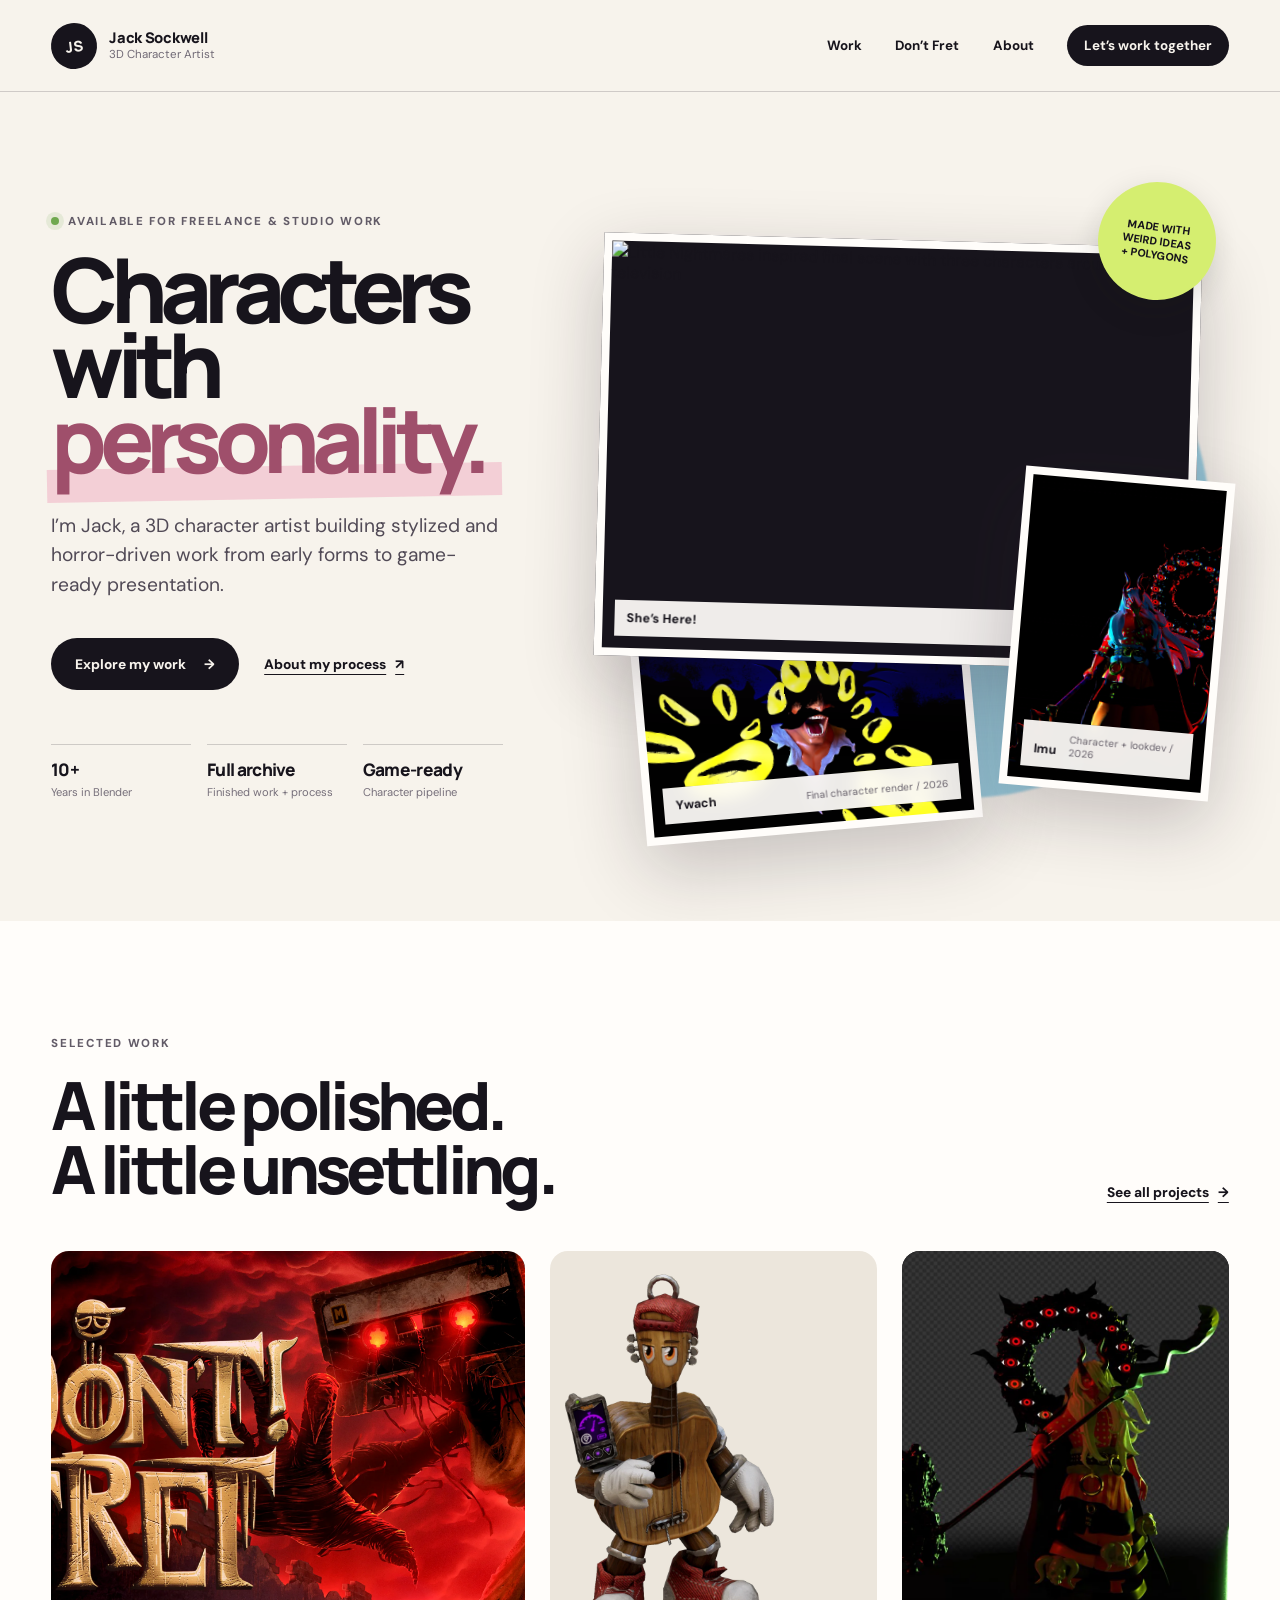
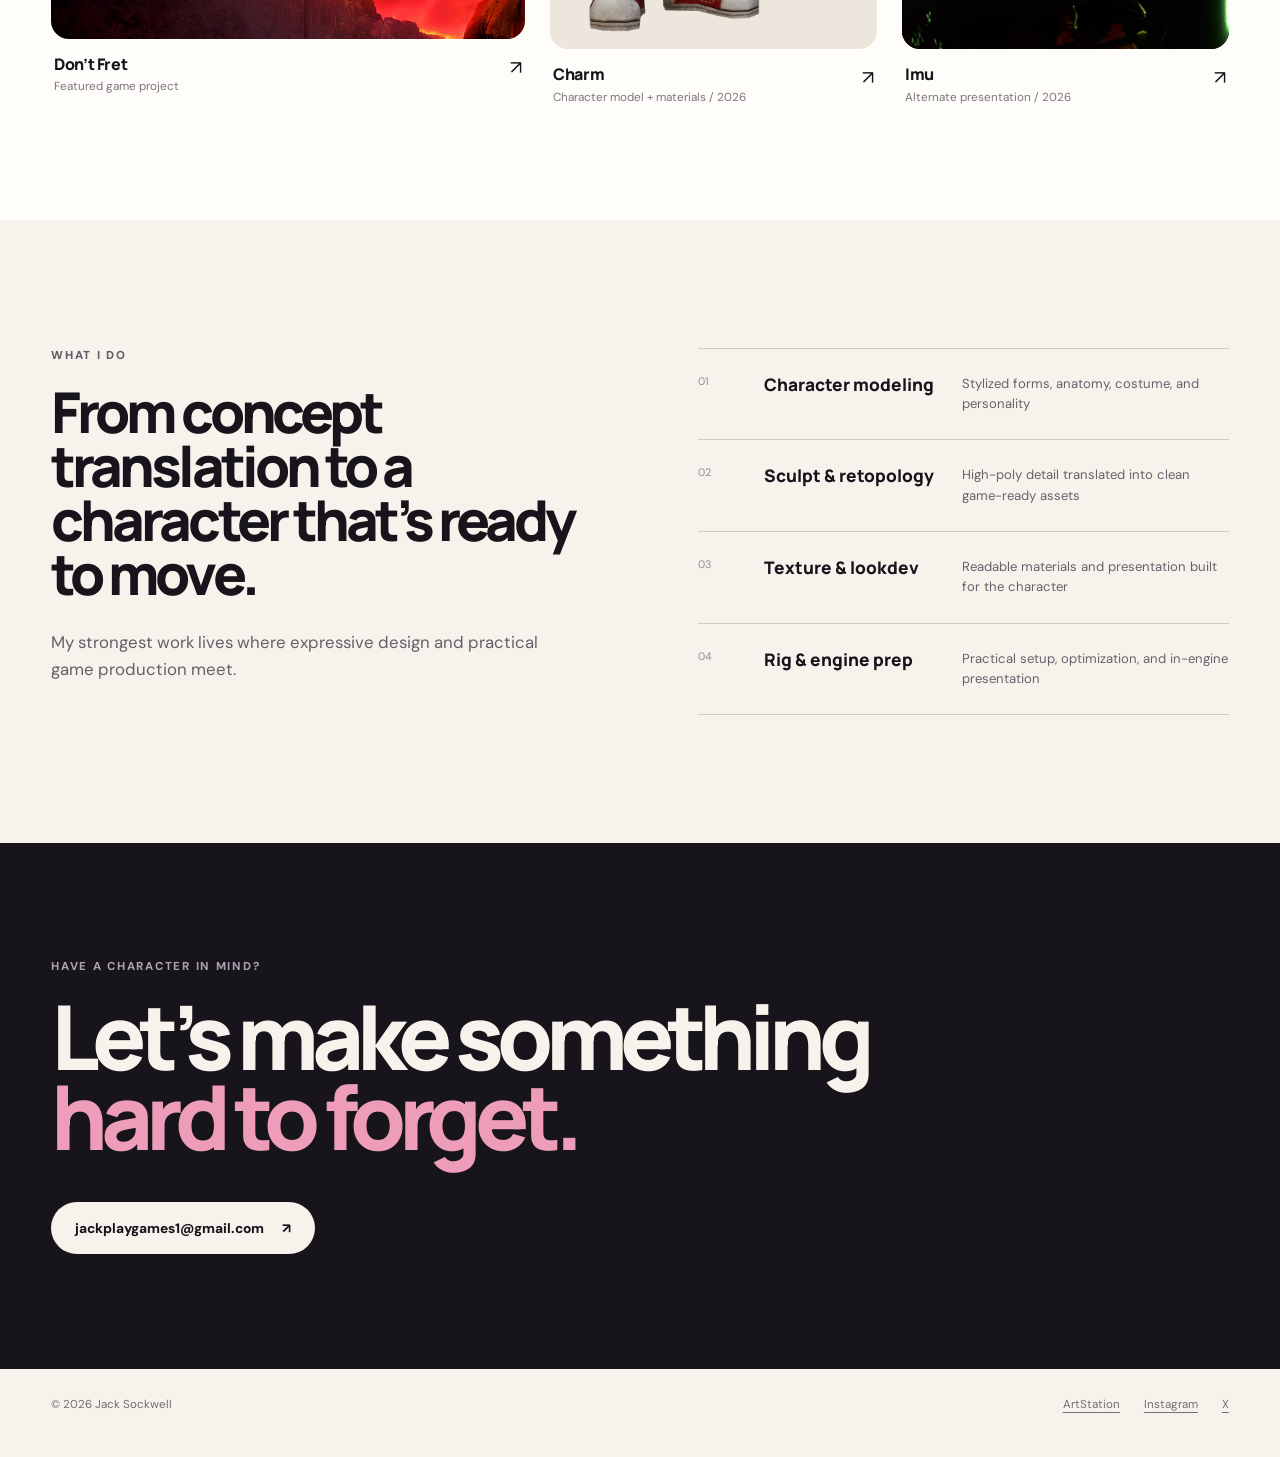
==== commit e84e2765: "Curate homepage with best 2026 work" ====
--- a/index.html
+++ b/index.html
@@ -14,7 +14,7 @@
   <meta name="twitter:card" content="summary_large_image" />
   <link rel="canonical" href="https://jacksockwell.com/" />
   <link rel="icon" href="favicon.svg" type="image/svg+xml" />
-  <link rel="stylesheet" href="site-v2.css?v=20260823-home1" />
+  <link rel="stylesheet" href="site-v2.css?v=20260823-home2" />
 </head>
 <body class="v2-site v2-home">
   <a class="skip-link" href="#main-content">Skip to content</a>
@@ -63,12 +63,12 @@
           <span class="art-label"><strong>She&rsquo;s Here!</strong><small>Scene + characters / 2025</small></span>
         </a>
         <a class="hero-art hero-art-tall" href="portfolio.html#artwork">
-          <img src="ln3.png" alt="The Supervisor, a stylized multi-armed horror character model" />
-          <span class="art-label"><strong>The Supervisor</strong><small>Character model / 2025</small></span>
+          <img src="featured-2026-imu.webp" alt="Dramatic red and blue character render of Imu with an eye-covered halo" />
+          <span class="art-label"><strong>Imu</strong><small>Character + lookdev / 2026</small></span>
         </a>
         <a class="hero-art hero-art-wide" href="portfolio.html#artwork">
-          <img src="c.jpg" alt="Dramatic red-lit stylized character render" />
-          <span class="art-label"><strong>Cyn</strong><small>Lighting + character</small></span>
+          <img src="featured-2026-ywach.webp" alt="Graphic final character render of Ywach surrounded by glowing yellow eyes" />
+          <span class="art-label"><strong>Ywach</strong><small>Final character render / 2026</small></span>
         </a>
         <span class="hero-sticker" aria-hidden="true">Made with<br />weird ideas<br />+ polygons</span>
       </div>
@@ -89,12 +89,12 @@
           <span class="feature-copy"><span><strong>Don&rsquo;t Fret</strong><small>Featured game project</small></span><span class="feature-arrow" aria-hidden="true">&nearr;</span></span>
         </a>
         <a class="feature-card" href="portfolio.html#artwork">
-          <span class="feature-media"><img src="FImvYl_WYAYM1rk.jpg" alt="Detailed Springtrap horror character model close-up" loading="lazy" /></span>
-          <span class="feature-copy"><span><strong>Springtrap</strong><small>Character modeling + detail study</small></span><span class="feature-arrow" aria-hidden="true">&nearr;</span></span>
+          <span class="feature-media"><img src="featured-2026-charm.webp" alt="Charm, a stylized wooden guitar character holding a handheld device" loading="lazy" /></span>
+          <span class="feature-copy"><span><strong>Charm</strong><small>Character model + materials / 2026</small></span><span class="feature-arrow" aria-hidden="true">&nearr;</span></span>
         </a>
         <a class="feature-card" href="portfolio.html#artwork">
-          <span class="feature-media"><img src="jack-sockwell-foxy.jpg" alt="Stylized crying child character inspired by the Five Nights at Freddy's movie" loading="lazy" /></span>
-          <span class="feature-copy"><span><strong>FNAF Movie Crying Children</strong><small>Five-character set / 2024</small></span><span class="feature-arrow" aria-hidden="true">&nearr;</span></span>
+          <span class="feature-media"><img src="featured-2026-imu-alt.webp" alt="Full character render of Imu carrying a large staff beneath an eye-covered halo" loading="lazy" /></span>
+          <span class="feature-copy"><span><strong>Imu</strong><small>Alternate presentation / 2026</small></span><span class="feature-arrow" aria-hidden="true">&nearr;</span></span>
         </a>
       </div>
     </section>
--- a/site-v2.css
+++ b/site-v2.css
@@ -81,7 +81,7 @@
 .hero-art-main:hover { transform: rotate(0deg) translateY(-7px); }
 .hero-art-tall { z-index: 3; width: 33%; height: 49%; top: 45%; right: 1%; transform: rotate(5deg); }
 .hero-art-tall:hover { transform: rotate(2deg) translateY(-7px); }
-.hero-art-tall img { object-fit: contain; object-position: 50% 45%; background: #313033; }
+.hero-art-tall img { object-fit: cover; object-position: 55% 55%; background: #09090b; }
 .hero-art-wide { z-index: 1; width: 53%; height: 34%; left: 7%; bottom: 0; transform: rotate(-5deg); }
 .hero-art-wide:hover { transform: rotate(-2deg) translateY(-7px); }
 .art-label { position: absolute; left: 12px; right: 12px; bottom: 12px; display: flex; align-items: end; justify-content: space-between; gap: 12px; padding: 10px 12px; color: var(--ink); background: rgba(255,253,250,0.93); backdrop-filter: blur(8px); }
@@ -98,8 +98,8 @@
 .feature-media { aspect-ratio: 0.82; display: block; overflow: hidden; background: var(--paper-deep); border-radius: var(--radius); }
 .feature-card-large .feature-media { aspect-ratio: 1.22; }
 .feature-media img { height: 100%; object-fit: cover; transition: transform 500ms cubic-bezier(.2,.7,.2,1), filter 300ms ease; }
-.feature-card:not(.feature-card-large):nth-child(2) .feature-media img { object-position: 53% 30%; }
-.feature-card:not(.feature-card-large):nth-child(3) .feature-media img { object-fit: contain; padding: 4%; background: #09090b; }
+.feature-card:not(.feature-card-large):nth-child(2) .feature-media img { object-position: 66% 50%; }
+.feature-card:not(.feature-card-large):nth-child(3) .feature-media img { object-fit: cover; object-position: 58% 50%; padding: 0; background: #09090b; }
 .feature-card:hover .feature-media img { transform: scale(1.035); filter: saturate(1.08); }
 .feature-copy { padding: 16px 3px 0; display: flex; align-items: start; justify-content: space-between; gap: 18px; }
 .feature-copy > span:first-child { display: grid; gap: 4px; }
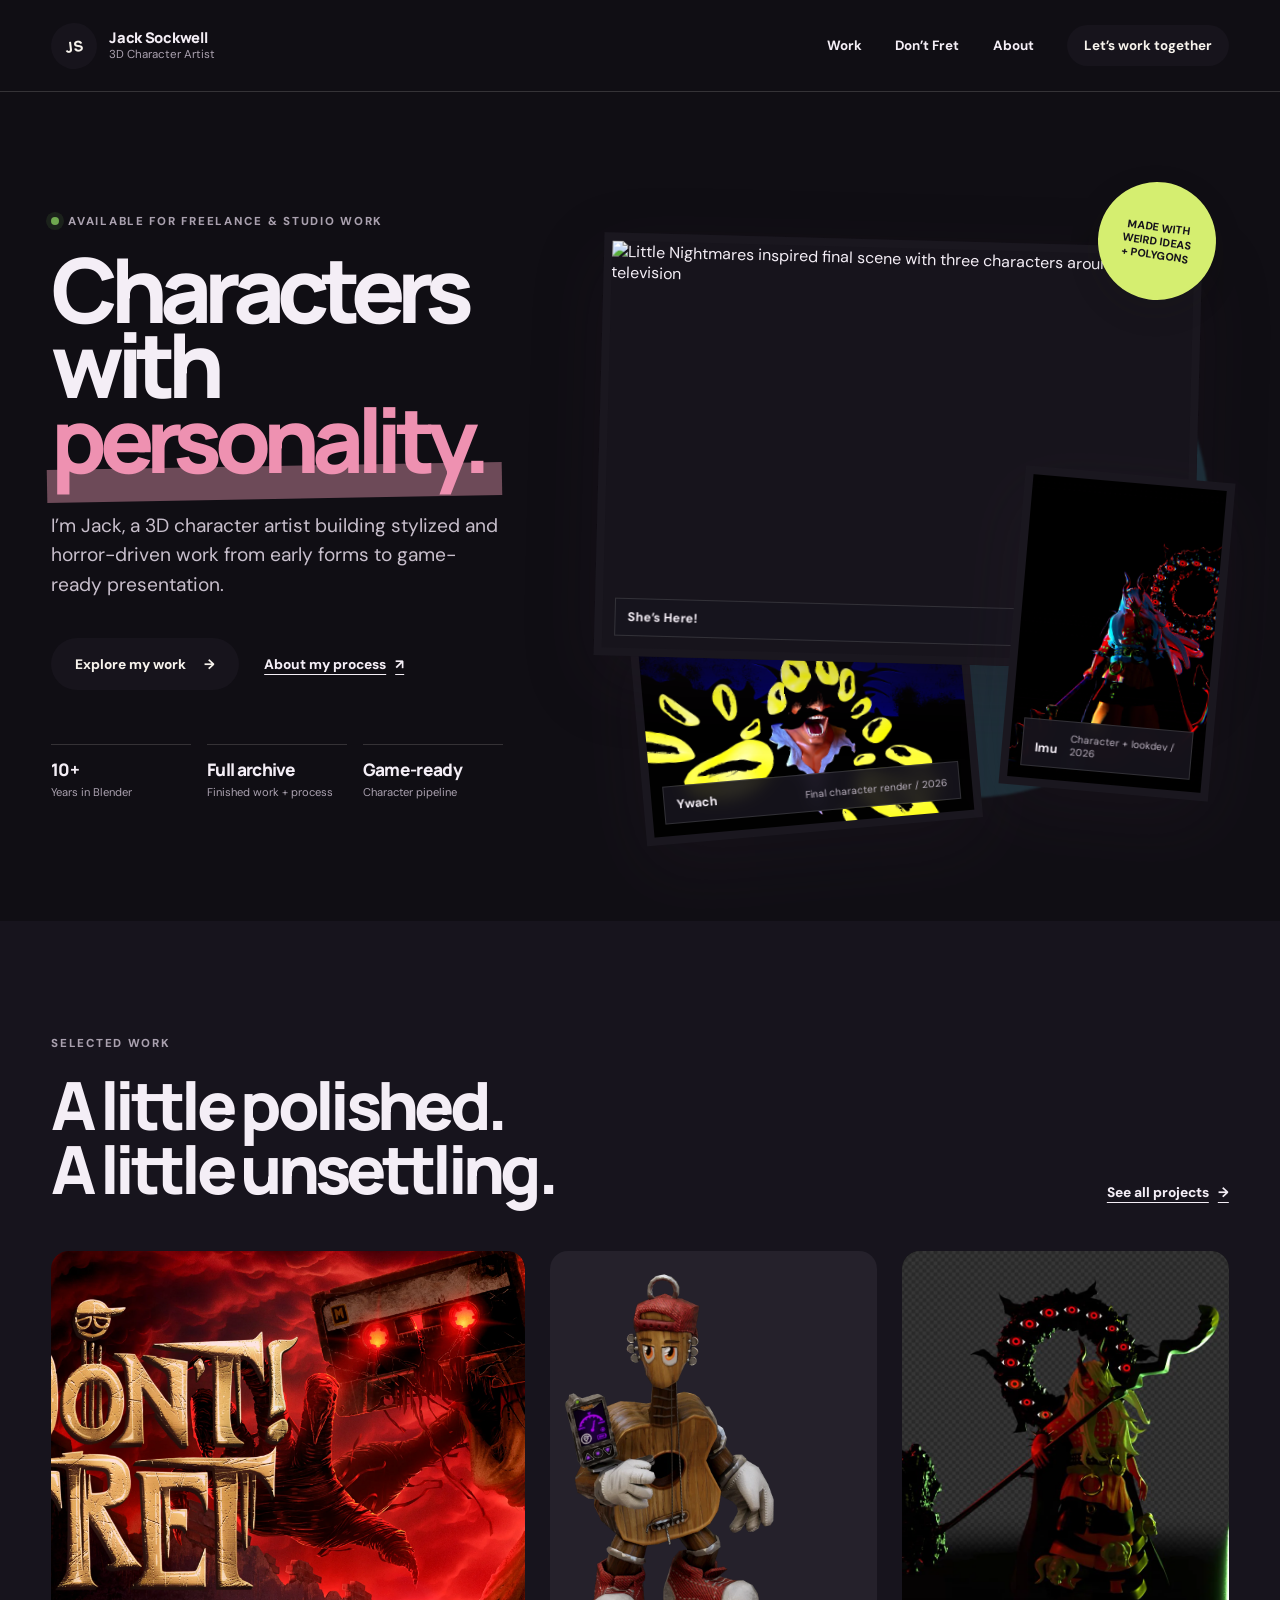
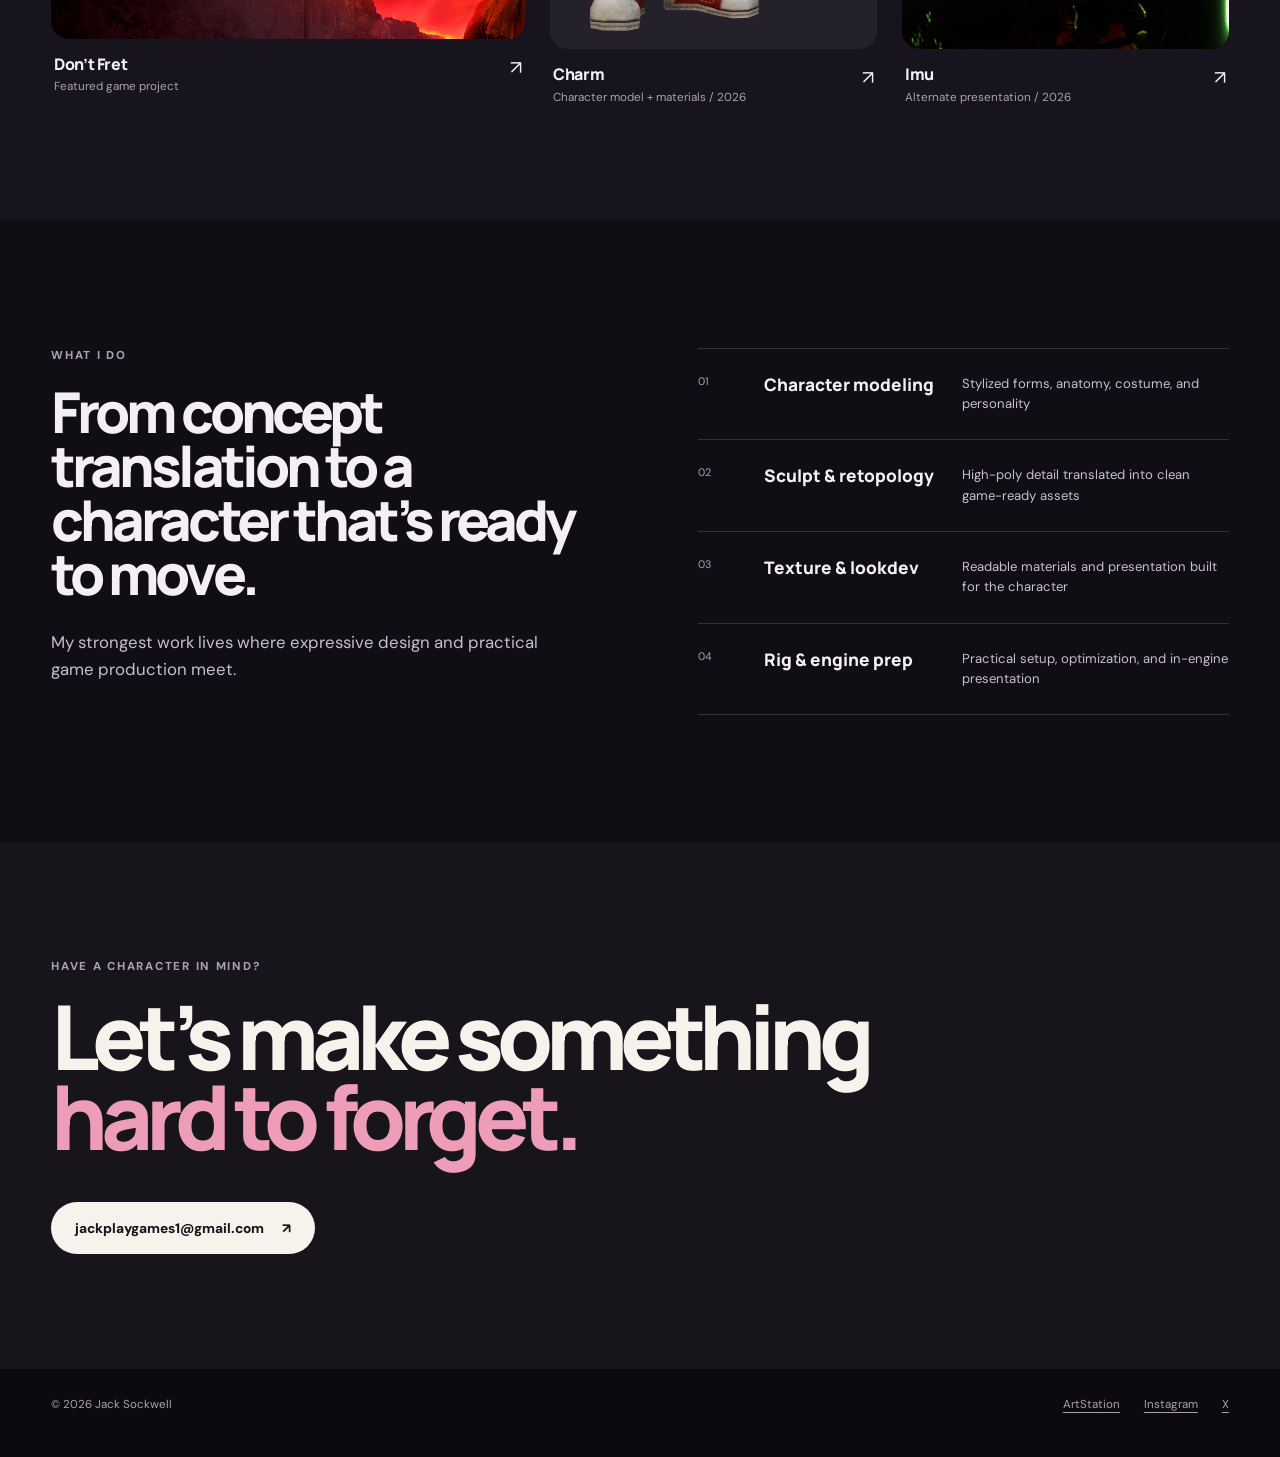
==== commit 9905ae47: "Switch website to global dark theme" ====
--- a/index.html
+++ b/index.html
@@ -14,7 +14,7 @@
   <meta name="twitter:card" content="summary_large_image" />
   <link rel="canonical" href="https://jacksockwell.com/" />
   <link rel="icon" href="favicon.svg" type="image/svg+xml" />
-  <link rel="stylesheet" href="site-v2.css?v=20260823-home2" />
+  <link rel="stylesheet" href="site-v2.css?v=20260823-dark1" />
 </head>
 <body class="v2-site v2-home">
   <a class="skip-link" href="#main-content">Skip to content</a>
--- a/site-v2.css
+++ b/site-v2.css
@@ -478,3 +478,74 @@
 .shop-v2 h1 em { color: #9e4e6a; font-style: normal; }
 .shop-v2 > p:not(.eyebrow) { max-width: 620px; margin: 38px 0 35px; color: #625b66; font-size: 1.08rem; line-height: 1.65; }
 .shop-v2-sticker { position: absolute; right: 12%; bottom: 15%; width: 125px; aspect-ratio: 1; display: grid; place-items: center; color: var(--ink); background: var(--acid); border-radius: 50%; text-align: center; font-size: .7rem; font-weight: 800; line-height: 1.2; text-transform: uppercase; transform: rotate(9deg); }
+
+/* Global dark theme */
+body.v2-site:not(.v2-fret) {
+  --paper-deep: #25212b;
+  --white: #1a171f;
+  --blue: #1d333d;
+  --peach: #54352f;
+  --line: rgba(247, 243, 236, 0.16);
+  color: #f4eef6;
+  background: #100e14;
+  color-scheme: dark;
+}
+
+body.v2-site:not(.v2-fret) .site-nav > a:not(.nav-cta)::after { background: #f4eef6; }
+body.v2-site:not(.v2-fret) .brand-copy span,
+body.v2-site:not(.v2-fret) .eyebrow,
+body.v2-site:not(.v2-fret) .hero-stats dd,
+body.v2-site:not(.v2-fret) .feature-copy small,
+body.v2-site:not(.v2-fret) .capability-list span,
+body.v2-site:not(.v2-fret) .portfolio-toolbar > p,
+body.v2-site:not(.v2-fret) .portfolio-era-kicker,
+body.v2-site:not(.v2-fret) .portfolio-post-badge,
+body.v2-site:not(.v2-fret) .portfolio-post-stage-chip,
+body.v2-site:not(.v2-fret) .portfolio-software-tag,
+body.v2-site:not(.v2-fret) .social-v2-grid span,
+body.v2-site:not(.v2-fret) .site-footer { color: #aaa1af; }
+
+body.v2-site:not(.v2-fret) .hero-intro,
+body.v2-site:not(.v2-fret) .capability-lead > p:last-child,
+body.v2-site:not(.v2-fret) .capability-list small,
+body.v2-site:not(.v2-fret) .work-hero-foot p,
+body.v2-site:not(.v2-fret) .work-hero-foot span,
+body.v2-site:not(.v2-fret) .panel-intro > p:last-child,
+body.v2-site:not(.v2-fret) .portfolio-post-meta,
+body.v2-site:not(.v2-fret) .portfolio-credit-text,
+body.v2-site:not(.v2-fret) .about-v2-lead,
+body.v2-site:not(.v2-fret) .shop-v2 > p:not(.eyebrow) { color: #c8bfcc; }
+
+body.v2-site:not(.v2-fret) .hero-copy h1 em,
+body.v2-site:not(.v2-fret) .about-v2-copy h1 em,
+body.v2-site:not(.v2-fret) .shop-v2 h1 em,
+body.v2-site:not(.v2-fret) .portfolio-post-badge-status,
+body.v2-site:not(.v2-fret) .portfolio-credit-role { color: #ee91b1; }
+
+body.v2-site:not(.v2-fret) .art-label,
+body.v2-site:not(.v2-fret) .portfolio-post-counter {
+  color: #f4eef6;
+  background: rgba(23, 20, 29, 0.9);
+  border: 1px solid rgba(247, 243, 236, 0.13);
+}
+
+body.v2-site:not(.v2-fret) .art-label small { color: #bcb3c1; }
+body.v2-site:not(.v2-fret) .home-work,
+body.v2-site:not(.v2-fret) .portfolio-workspace { background: #17141d; }
+body.v2-site:not(.v2-fret) .portfolio-toolbar { background: rgba(23, 20, 29, 0.92); }
+body.v2-site:not(.v2-fret) .portfolio-tab { color: #b9b0bd; }
+body.v2-site:not(.v2-fret) .portfolio-tab.is-active,
+body.v2-site:not(.v2-fret) .portfolio-post-open { color: #17141c; background: #f4eef6; }
+body.v2-site:not(.v2-fret) .portfolio-post { color: #f4eef6; }
+body.v2-site:not(.v2-fret) .portfolio-empty,
+body.v2-site:not(.v2-fret) .portfolio-credit-card { background: #100e14; }
+body.v2-site:not(.v2-fret) .portfolio-credit-badge { color: #d8cfdb; }
+body.v2-site:not(.v2-fret) .work-next,
+body.v2-site:not(.v2-fret) .about-v2-tools { background: #1d333d; }
+body.v2-site:not(.v2-fret) .tool-stack { border-color: rgba(247, 243, 236, 0.18); }
+body.v2-site:not(.v2-fret) .tool-stack article { border-color: rgba(247, 243, 236, 0.18); }
+body.v2-site:not(.v2-fret) .tool-stack span { color: #9daab0; }
+body.v2-site:not(.v2-fret) .tool-stack p { color: #c0cbd0; }
+body.v2-site:not(.v2-fret) .social-v2-grid a:nth-child(2):hover { background: #593044; }
+body.v2-site:not(.v2-fret) .social-v2-grid a:nth-child(3):hover { background: #465326; }
+body.v2-site:not(.v2-fret) .site-footer { background: #0c0a0f; }
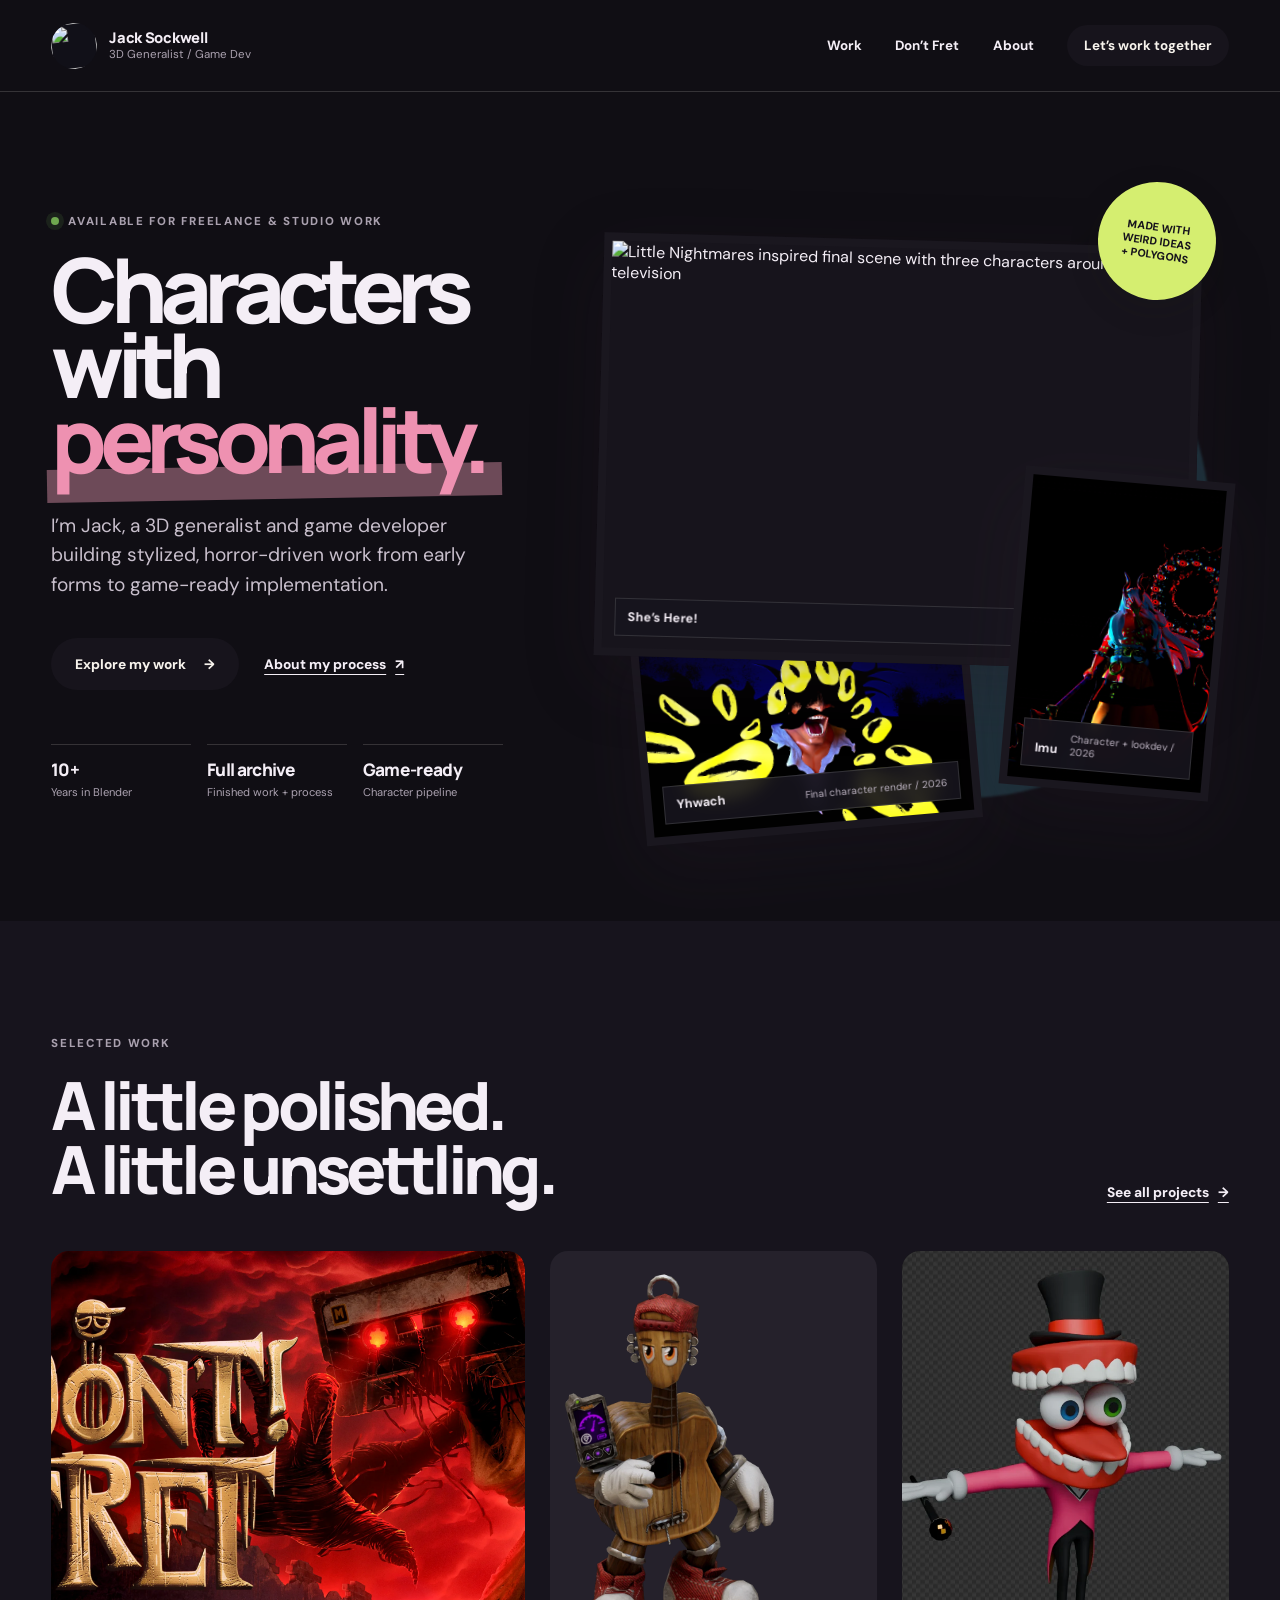
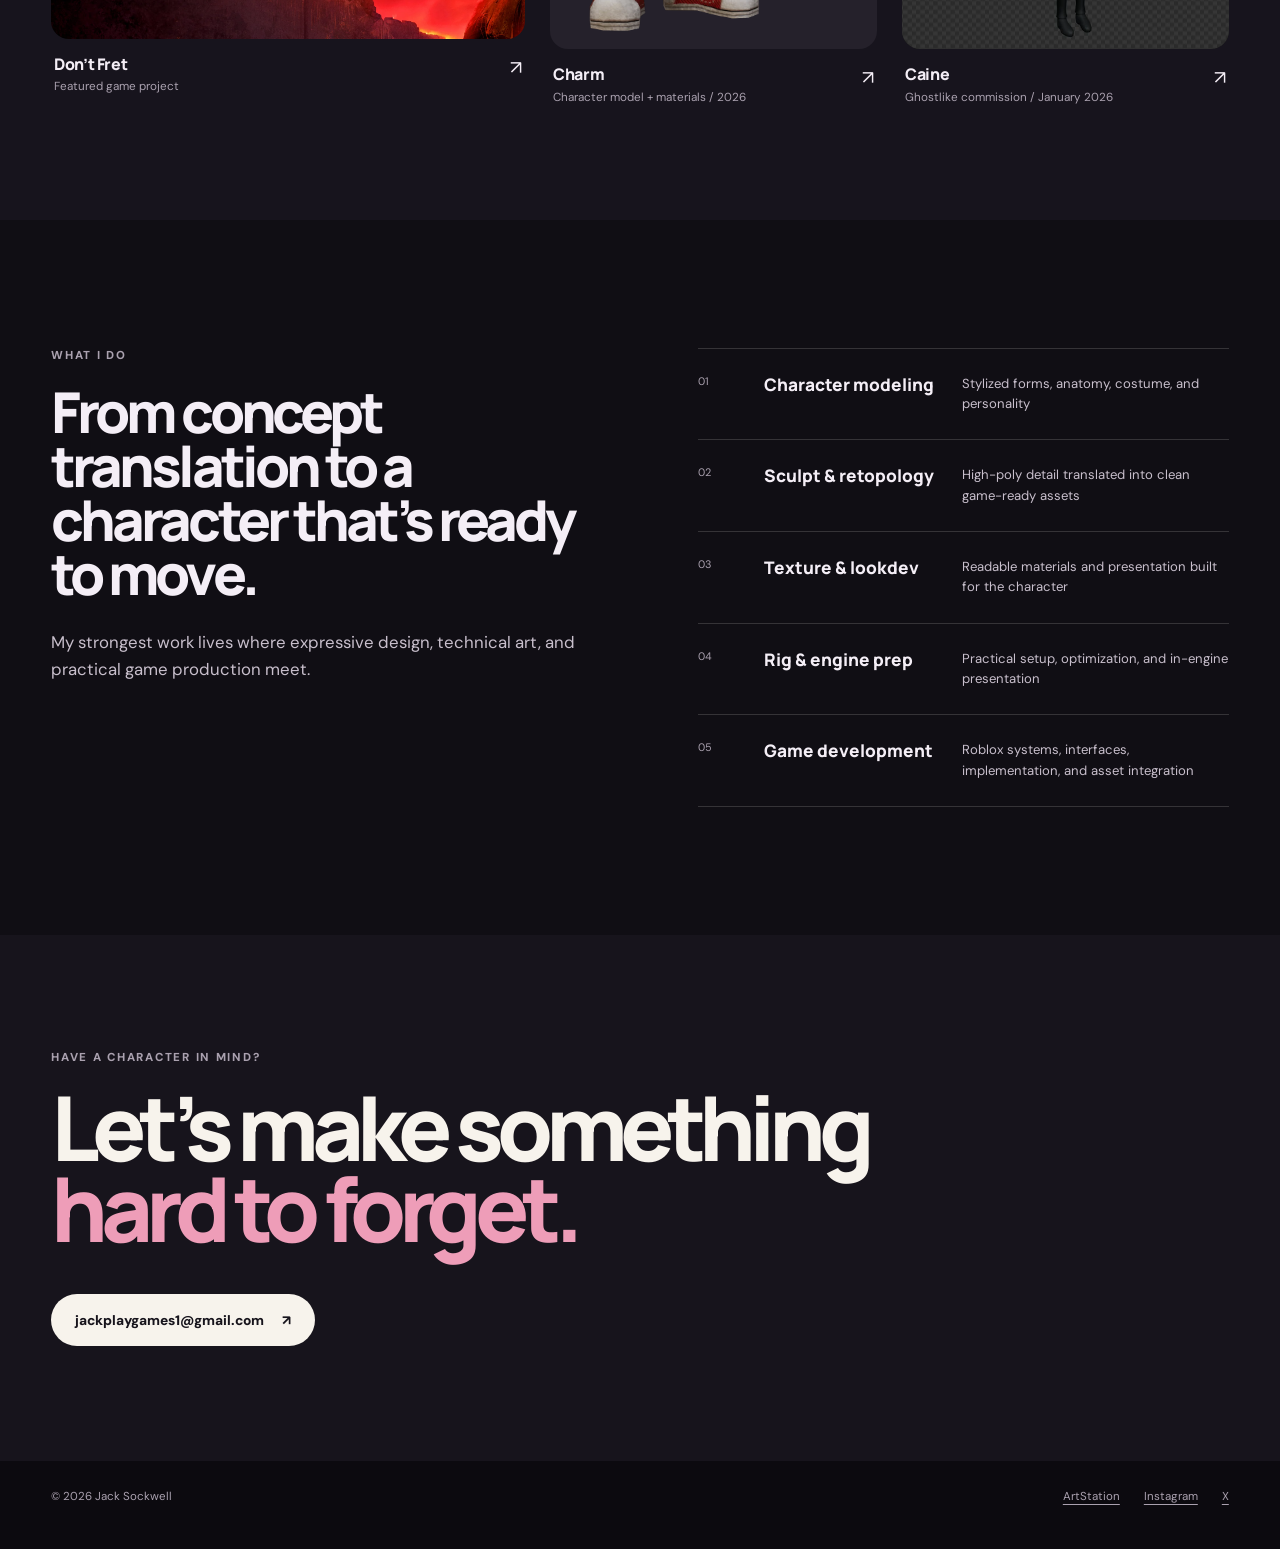
==== commit 20c02c4b: "Reconcile portfolio projects and media viewer" ====
--- a/index.html
+++ b/index.html
@@ -3,10 +3,10 @@
 <head>
   <meta charset="UTF-8" />
   <meta name="viewport" content="width=device-width, initial-scale=1.0" />
-  <title>Jack Sockwell — 3D Character Artist</title>
-  <meta name="description" content="Portfolio of Jack Sockwell, a 3D character artist specializing in stylized and horror-driven game art." />
+  <title>Jack Sockwell — 3D Generalist / Game Dev</title>
+  <meta name="description" content="Portfolio of Jack Sockwell, a 3D generalist and game developer specializing in stylized, horror-driven, game-ready work." />
   <meta name="theme-color" content="#15131a" />
-  <meta property="og:title" content="Jack Sockwell — 3D Character Artist" />
+  <meta property="og:title" content="Jack Sockwell — 3D Generalist / Game Dev" />
   <meta property="og:description" content="Stylized and horror-driven character art, built for games." />
   <meta property="og:type" content="website" />
   <meta property="og:url" content="https://jacksockwell.com/" />
@@ -14,17 +14,17 @@
   <meta name="twitter:card" content="summary_large_image" />
   <link rel="canonical" href="https://jacksockwell.com/" />
   <link rel="icon" href="favicon.svg" type="image/svg+xml" />
-  <link rel="stylesheet" href="site-v2.css?v=20260823-dark1" />
+  <link rel="stylesheet" href="site-v2.css?v=20260823-reconciled2" />
 </head>
 <body class="v2-site v2-home">
   <a class="skip-link" href="#main-content">Skip to content</a>
 
   <header class="site-header">
     <a class="site-brand" href="index.html" aria-label="Jack Sockwell, home">
-      <span class="brand-mark" aria-hidden="true">JS</span>
+      <span class="brand-mark"><img src="JSICON_500x500.png" alt="" /></span>
       <span class="brand-copy">
         <strong>Jack Sockwell</strong>
-        <span>3D Character Artist</span>
+        <span>3D Generalist / Game Dev</span>
       </span>
     </a>
 
@@ -42,7 +42,7 @@
         <p class="eyebrow"><span class="status-dot" aria-hidden="true"></span> Available for freelance &amp; studio work</p>
         <h1 id="home-title">Characters with<br /><em>personality.</em></h1>
         <p class="hero-intro">
-          I&rsquo;m Jack, a 3D character artist building stylized and horror-driven work from early forms to game-ready presentation.
+          I&rsquo;m Jack, a 3D generalist and game developer building stylized, horror-driven work from early forms to game-ready implementation.
         </p>
 
         <div class="hero-actions">
@@ -58,17 +58,17 @@
       </div>
 
       <div class="hero-gallery" aria-label="Selected character artwork">
-        <a class="hero-art hero-art-main" href="portfolio.html#artwork">
+        <a class="hero-art hero-art-main" href="portfolio.html?project=little-nightmares-shes-here#all">
           <img src="lnFINAL.png" alt="Little Nightmares inspired final scene with three characters around a television" />
           <span class="art-label"><strong>She&rsquo;s Here!</strong><small>Scene + characters / 2025</small></span>
         </a>
-        <a class="hero-art hero-art-tall" href="portfolio.html#artwork">
+        <a class="hero-art hero-art-tall" href="portfolio.html?project=imu#all">
           <img src="featured-2026-imu.webp" alt="Dramatic red and blue character render of Imu with an eye-covered halo" />
           <span class="art-label"><strong>Imu</strong><small>Character + lookdev / 2026</small></span>
         </a>
-        <a class="hero-art hero-art-wide" href="portfolio.html#artwork">
-          <img src="featured-2026-ywach.webp" alt="Graphic final character render of Ywach surrounded by glowing yellow eyes" />
-          <span class="art-label"><strong>Ywach</strong><small>Final character render / 2026</small></span>
+        <a class="hero-art hero-art-wide" href="portfolio.html?project=yhwach#all">
+          <img src="featured-2026-ywach.webp" alt="Graphic final character render of Yhwach surrounded by glowing yellow eyes" />
+          <span class="art-label"><strong>Yhwach</strong><small>Final character render / 2026</small></span>
         </a>
         <span class="hero-sticker" aria-hidden="true">Made with<br />weird ideas<br />+ polygons</span>
       </div>
@@ -88,13 +88,13 @@
           <span class="feature-media"><img src="dont-fret-banner.webp" alt="Don't Fret key art" loading="lazy" /></span>
           <span class="feature-copy"><span><strong>Don&rsquo;t Fret</strong><small>Featured game project</small></span><span class="feature-arrow" aria-hidden="true">&nearr;</span></span>
         </a>
-        <a class="feature-card" href="portfolio.html#artwork">
+        <a class="feature-card" href="portfolio.html?project=dead-by-daylight-charm#all">
           <span class="feature-media"><img src="featured-2026-charm.webp" alt="Charm, a stylized wooden guitar character holding a handheld device" loading="lazy" /></span>
           <span class="feature-copy"><span><strong>Charm</strong><small>Character model + materials / 2026</small></span><span class="feature-arrow" aria-hidden="true">&nearr;</span></span>
         </a>
-        <a class="feature-card" href="portfolio.html#artwork">
-          <span class="feature-media"><img src="featured-2026-imu-alt.webp" alt="Full character render of Imu carrying a large staff beneath an eye-covered halo" loading="lazy" /></span>
-          <span class="feature-copy"><span><strong>Imu</strong><small>Alternate presentation / 2026</small></span><span class="feature-arrow" aria-hidden="true">&nearr;</span></span>
+        <a class="feature-card" href="portfolio.html?project=amazing-digital-circus-ghostlike#all">
+          <span class="feature-media"><img src="portfolio-assets/2026/amazing-digital-circus/caine.webp" alt="Caine character model commissioned by Ghostlike" loading="lazy" /></span>
+          <span class="feature-copy"><span><strong>Caine</strong><small>Ghostlike commission / January 2026</small></span><span class="feature-arrow" aria-hidden="true">&nearr;</span></span>
         </a>
       </div>
     </section>
@@ -103,13 +103,14 @@
       <div class="capability-lead">
         <p class="eyebrow">What I do</p>
         <h2 id="capabilities-heading">From concept translation to a character that&rsquo;s ready to move.</h2>
-        <p>My strongest work lives where expressive design and practical game production meet.</p>
+        <p>My strongest work lives where expressive design, technical art, and practical game production meet.</p>
       </div>
       <ol class="capability-list">
         <li><span>01</span><strong>Character modeling</strong><small>Stylized forms, anatomy, costume, and personality</small></li>
         <li><span>02</span><strong>Sculpt &amp; retopology</strong><small>High-poly detail translated into clean game-ready assets</small></li>
         <li><span>03</span><strong>Texture &amp; lookdev</strong><small>Readable materials and presentation built for the character</small></li>
         <li><span>04</span><strong>Rig &amp; engine prep</strong><small>Practical setup, optimization, and in-engine presentation</small></li>
+        <li><span>05</span><strong>Game development</strong><small>Roblox systems, interfaces, implementation, and asset integration</small></li>
       </ol>
     </section>
 
--- a/site-v2.css
+++ b/site-v2.css
@@ -546,6 +546,51 @@
 body.v2-site:not(.v2-fret) .tool-stack article { border-color: rgba(247, 243, 236, 0.18); }
 body.v2-site:not(.v2-fret) .tool-stack span { color: #9daab0; }
 body.v2-site:not(.v2-fret) .tool-stack p { color: #c0cbd0; }
+
+/* Reconciled portfolio additions */
+.brand-mark { overflow: hidden; padding: 0; background: #111018; }
+.brand-mark img { width: 100%; height: 100%; display: block; object-fit: cover; }
+.fret-header .brand-mark { background: #111018; }
+
+.portfolio-post-v3 { position: relative; }
+.portfolio-toolbar { scrollbar-width: none; }
+.portfolio-toolbar::-webkit-scrollbar { display: none; }
+.portfolio-lightbox-thumbs { scrollbar-width: none; }
+.portfolio-lightbox-thumbs::-webkit-scrollbar { display: none; }
+.portfolio-post-v3:focus-visible { outline: 3px solid var(--acid); outline-offset: 7px; border-radius: var(--radius); }
+.portfolio-card-preview-rail { position: absolute; right: 12px; bottom: 12px; display: flex; gap: 6px; transition: transform 180ms ease, opacity 180ms ease; }
+.portfolio-card-preview-thumb { width: clamp(38px, 4vw, 58px); aspect-ratio: 1; display: block; object-fit: cover; background: #0e0c12; border: 2px solid rgba(247, 243, 236, .9); border-radius: 7px; box-shadow: 0 5px 18px rgba(0, 0, 0, .35); }
+.portfolio-post-v3:hover .portfolio-card-preview-rail,
+.portfolio-post-v3:focus-visible .portfolio-card-preview-rail { opacity: 0; transform: translateY(7px); }
+.portfolio-post-play { position: absolute; left: 50%; top: 50%; width: 54px; aspect-ratio: 1; display: grid; place-items: center; color: #17141c; background: rgba(220, 255, 0, .94); border-radius: 50%; box-shadow: 0 10px 30px rgba(0, 0, 0, .35); font-size: 1rem; transform: translate(-50%, -50%); }
+.portfolio-post-credit { order: 4; color: #aebac2; font-size: .68rem; line-height: 1.45; }
+.portfolio-post-stage-summary + .portfolio-post-meta { margin-top: 2px; }
+.portfolio-lightbox-credit { margin: 14px 0 0; color: #f1b0c7; font-size: .75rem; font-weight: 700; line-height: 1.55; }
+.portfolio-project-link { display: inline-flex; margin-top: 22px; padding: 11px 15px; color: #17141c; background: var(--acid); border-radius: 999px; font-size: .68rem; font-weight: 800; text-decoration: none; }
+.portfolio-lightbox-media[hidden],
+.portfolio-project-link[hidden] { display: none !important; }
+.portfolio-lightbox-media-shell video { width: 100%; max-height: 78vh; background: #050407; }
+.portfolio-lightbox-thumb:focus-visible,
+.portfolio-lightbox-stage-filter:focus-visible,
+.portfolio-lightbox-close:focus-visible,
+.portfolio-lightbox-nav:focus-visible { outline: 3px solid var(--acid); outline-offset: 3px; }
+
+@media (max-width: 720px) {
+  .portfolio-toolbar { overflow-x: visible; }
+  .portfolio-tabs { width: 100%; min-width: 0; display: grid; grid-template-columns: repeat(2, minmax(0, 1fr)); }
+  .portfolio-tab { width: 100%; padding-inline: 8px; }
+  .portfolio-card-preview-rail { right: 9px; bottom: 9px; }
+  .portfolio-card-preview-thumb { width: 42px; }
+  .portfolio-post-open { display: none; }
+  .portfolio-lightbox-media-shell video { max-height: 58vh; }
+}
+
+@media (prefers-reduced-motion: reduce) {
+  .portfolio-post-preview,
+  .portfolio-card-preview-rail,
+  .brand-mark { transition: none !important; }
+  .portfolio-post:hover .portfolio-post-preview { transform: none; }
+}
 body.v2-site:not(.v2-fret) .social-v2-grid a:nth-child(2):hover { background: #593044; }
 body.v2-site:not(.v2-fret) .social-v2-grid a:nth-child(3):hover { background: #465326; }
 body.v2-site:not(.v2-fret) .site-footer { background: #0c0a0f; }
